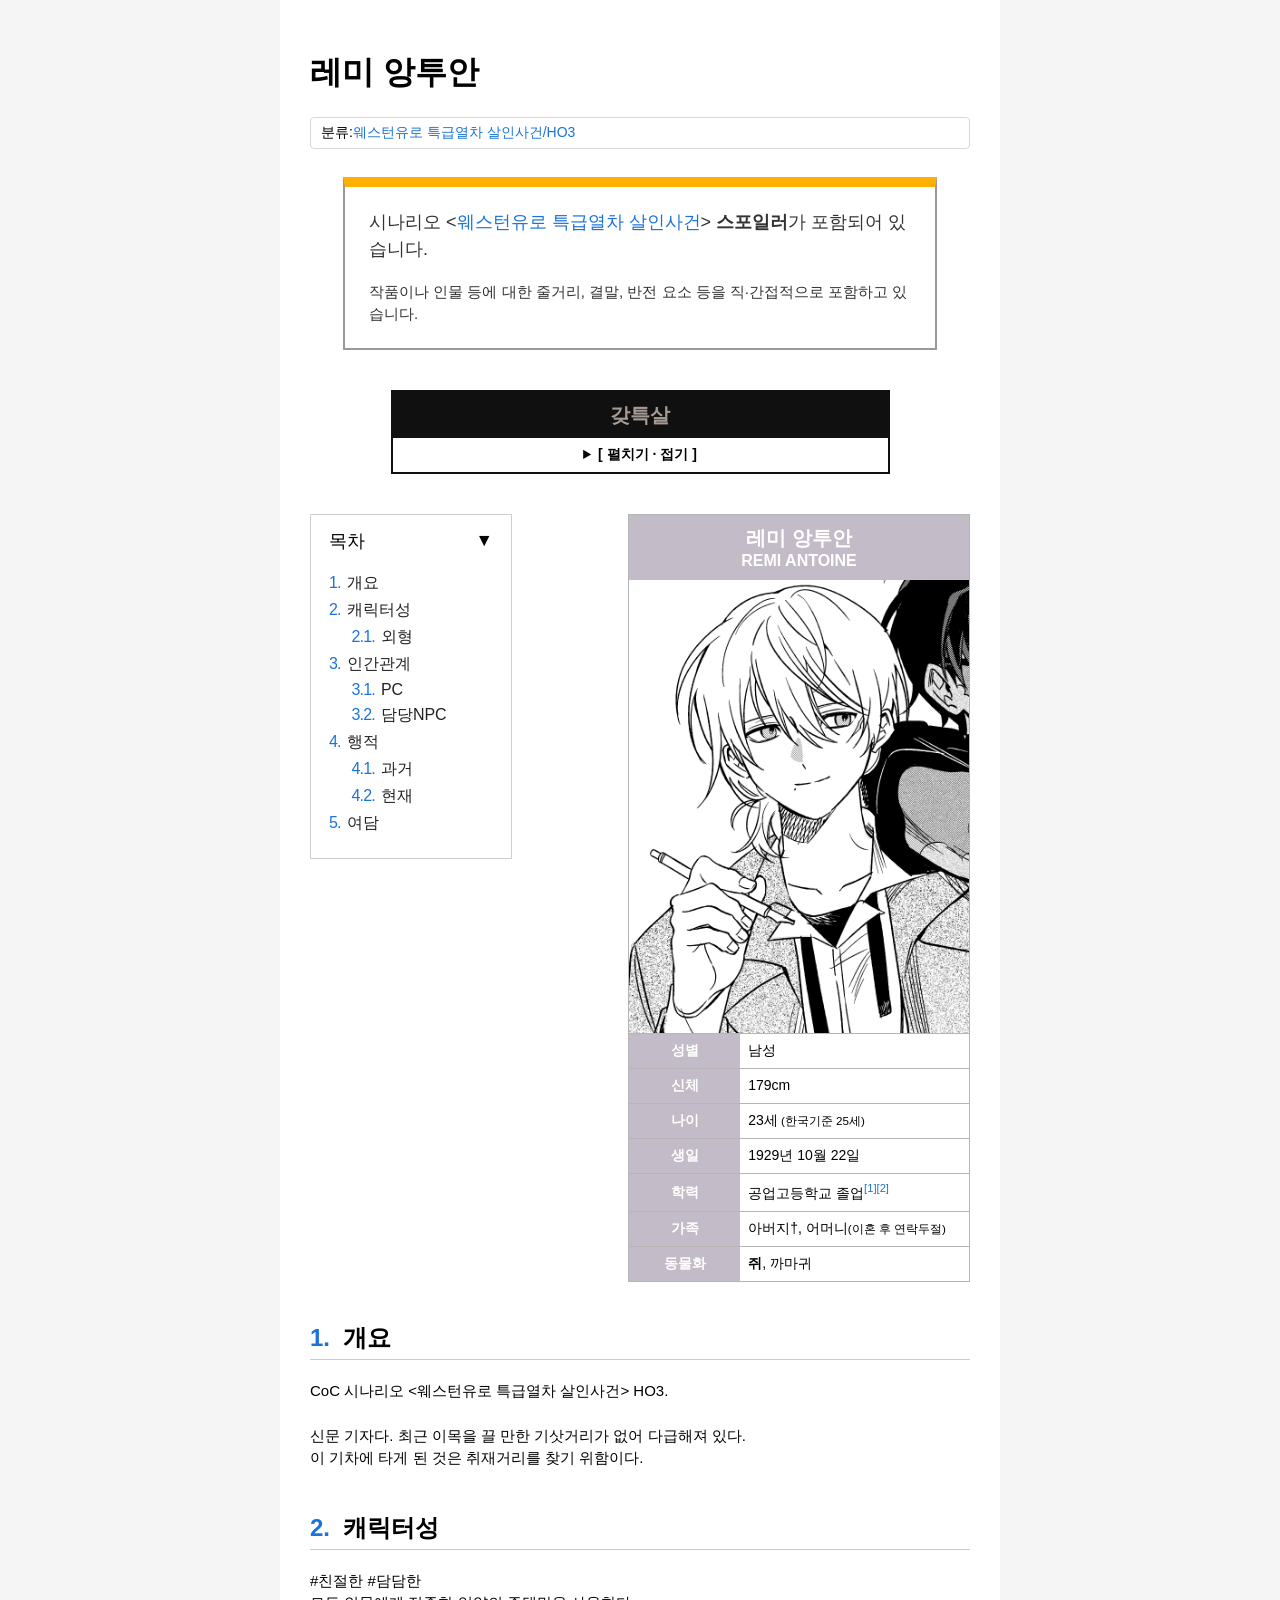
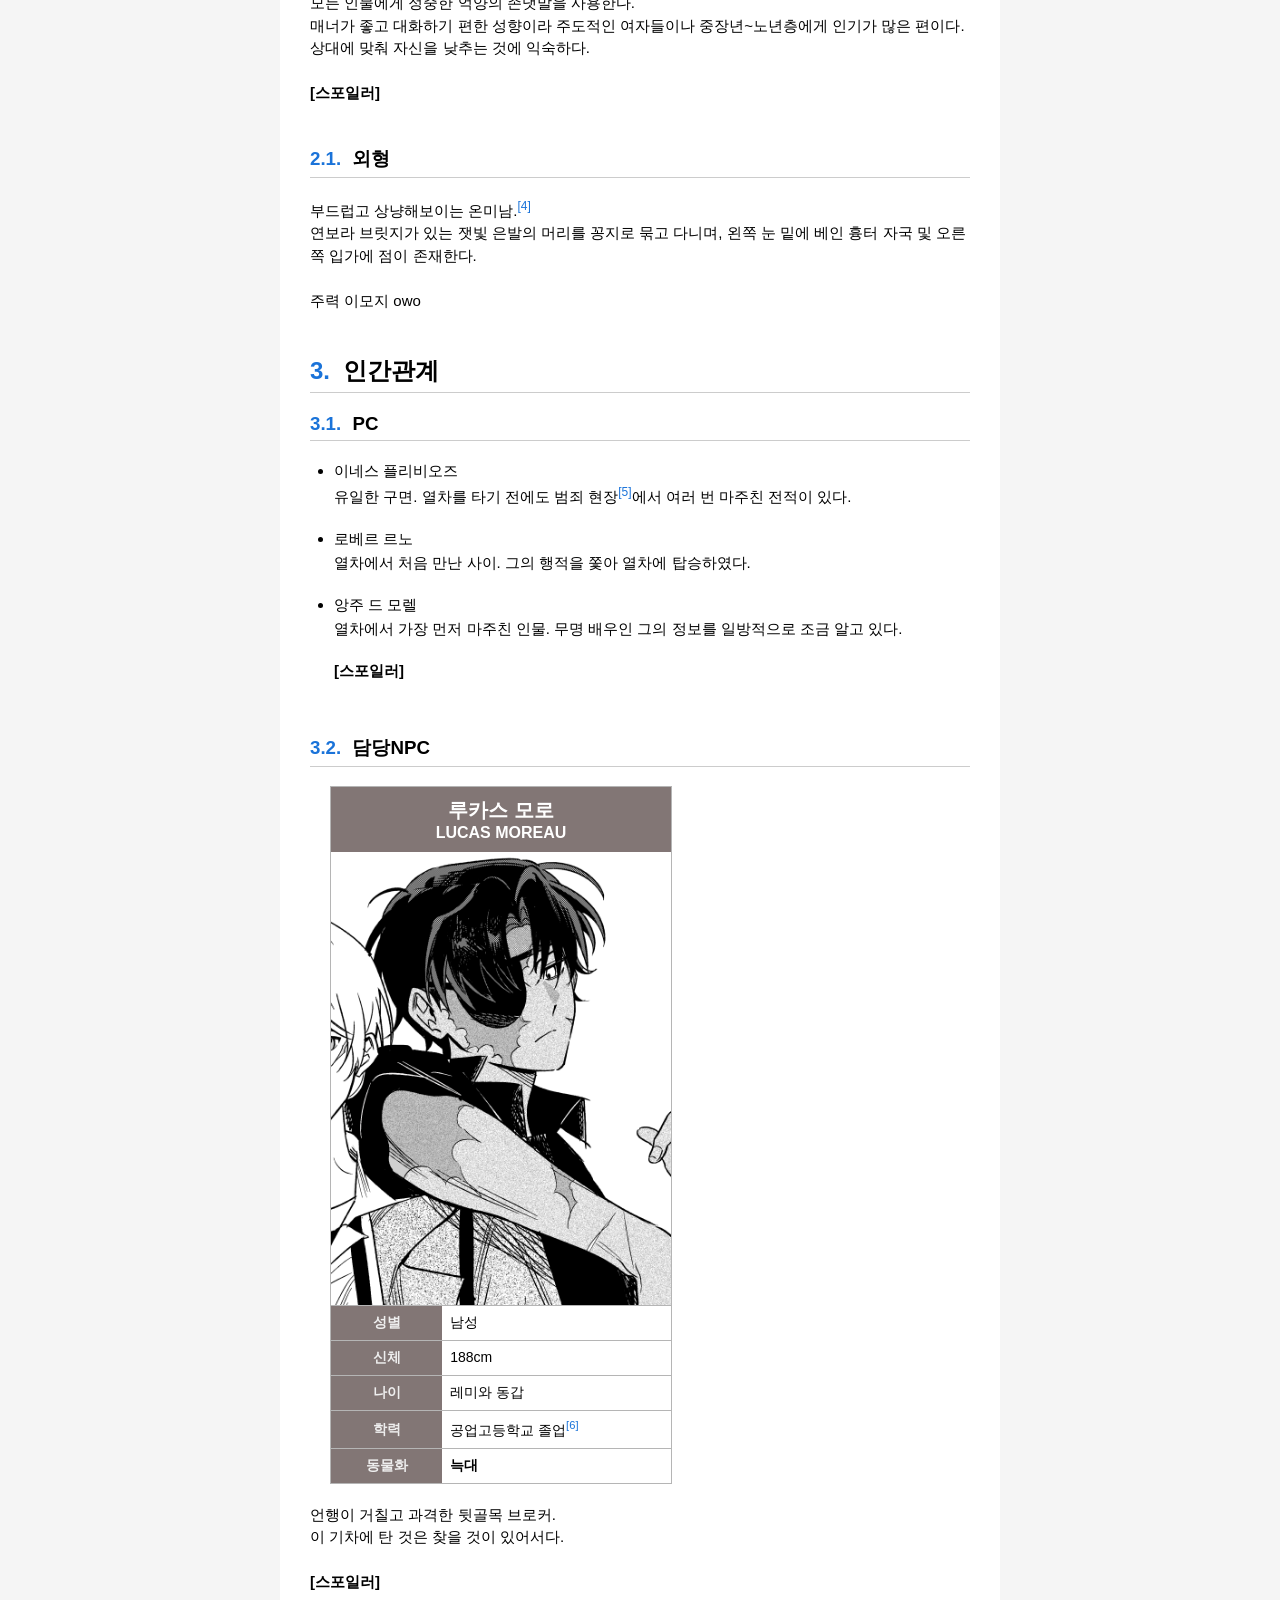
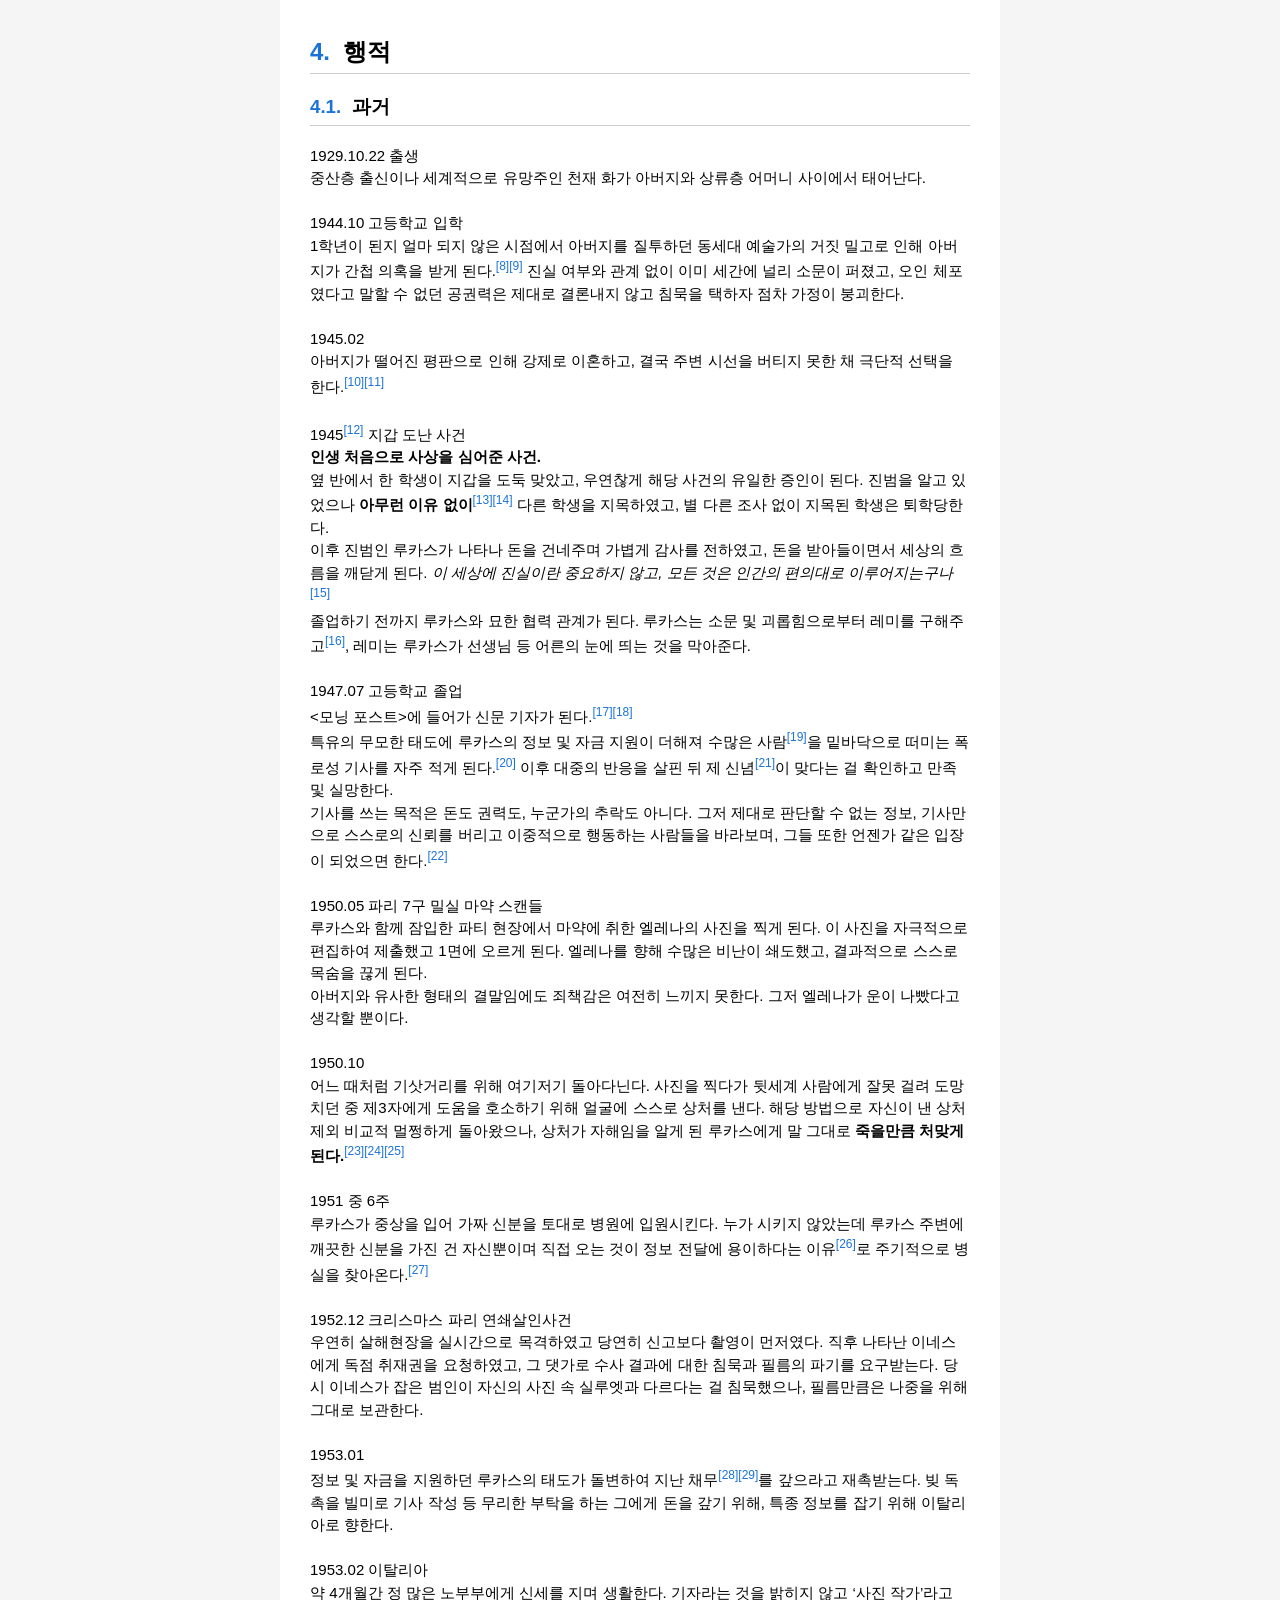
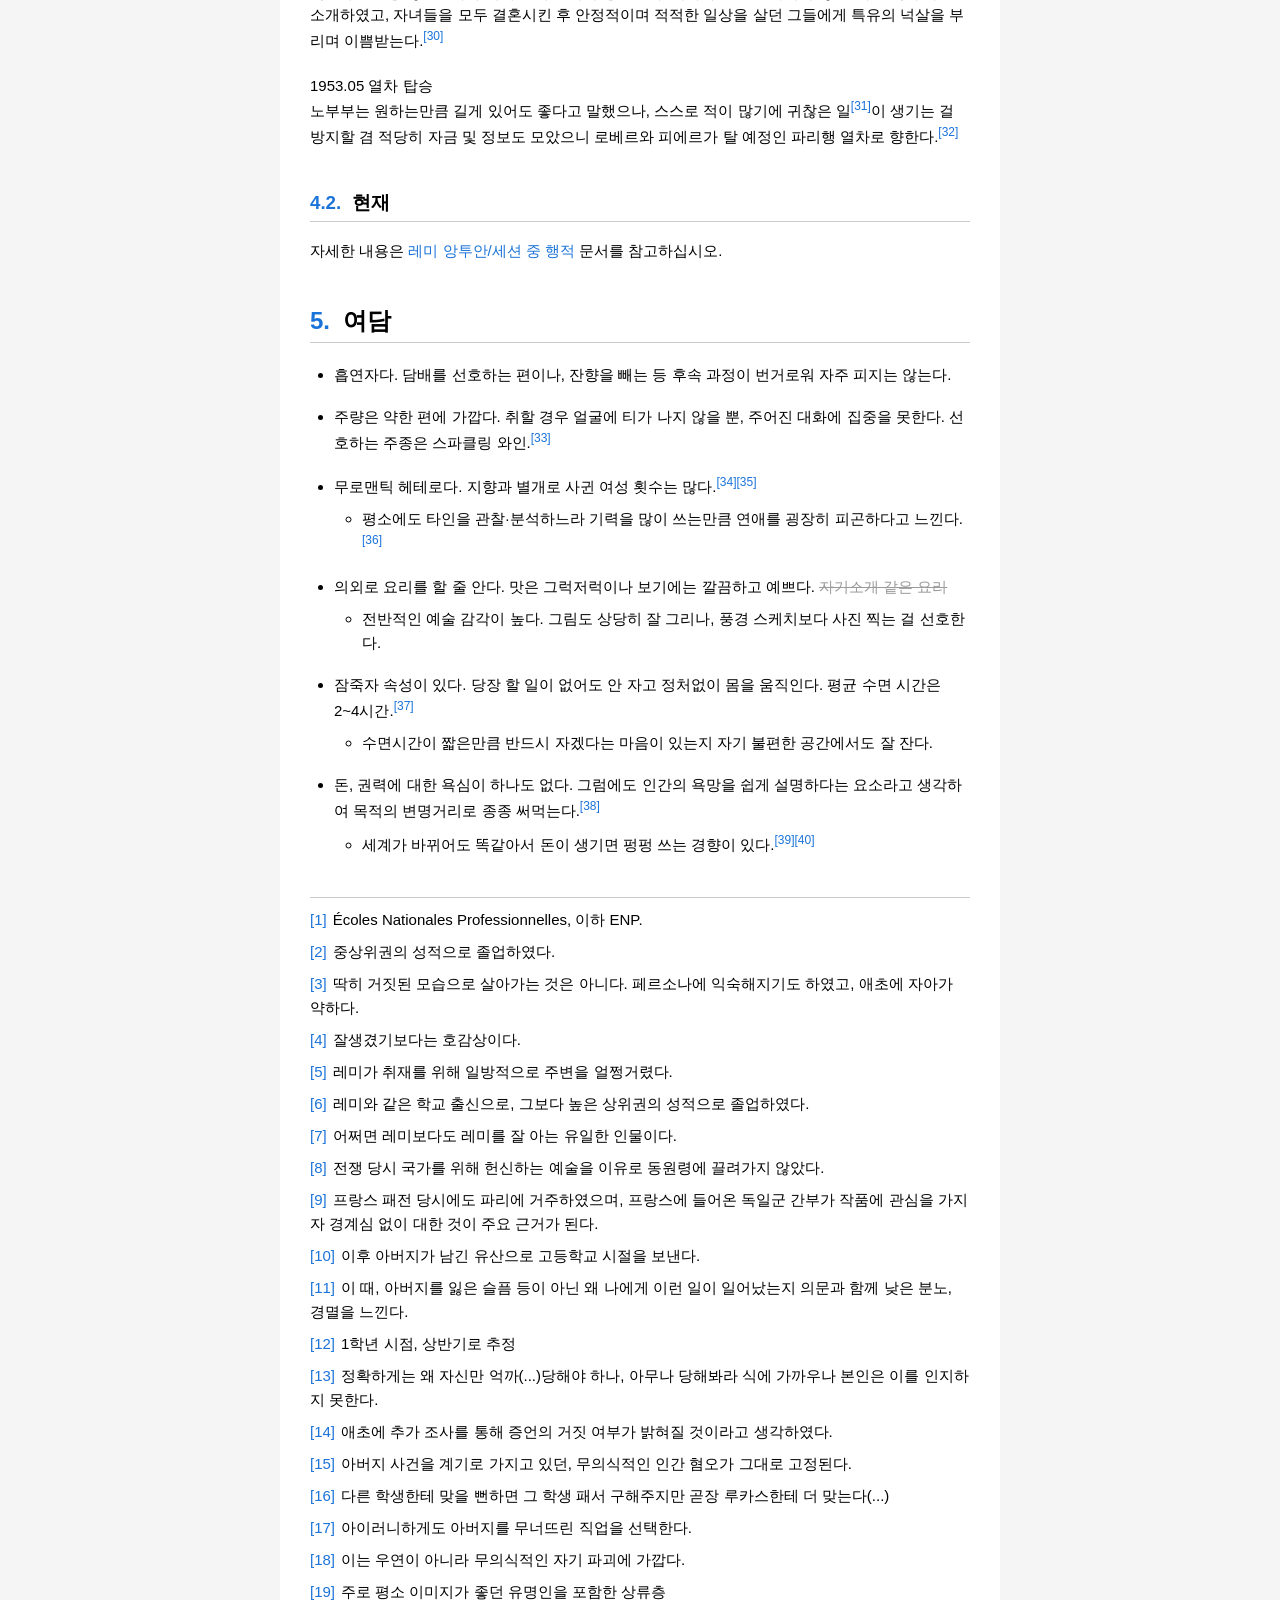
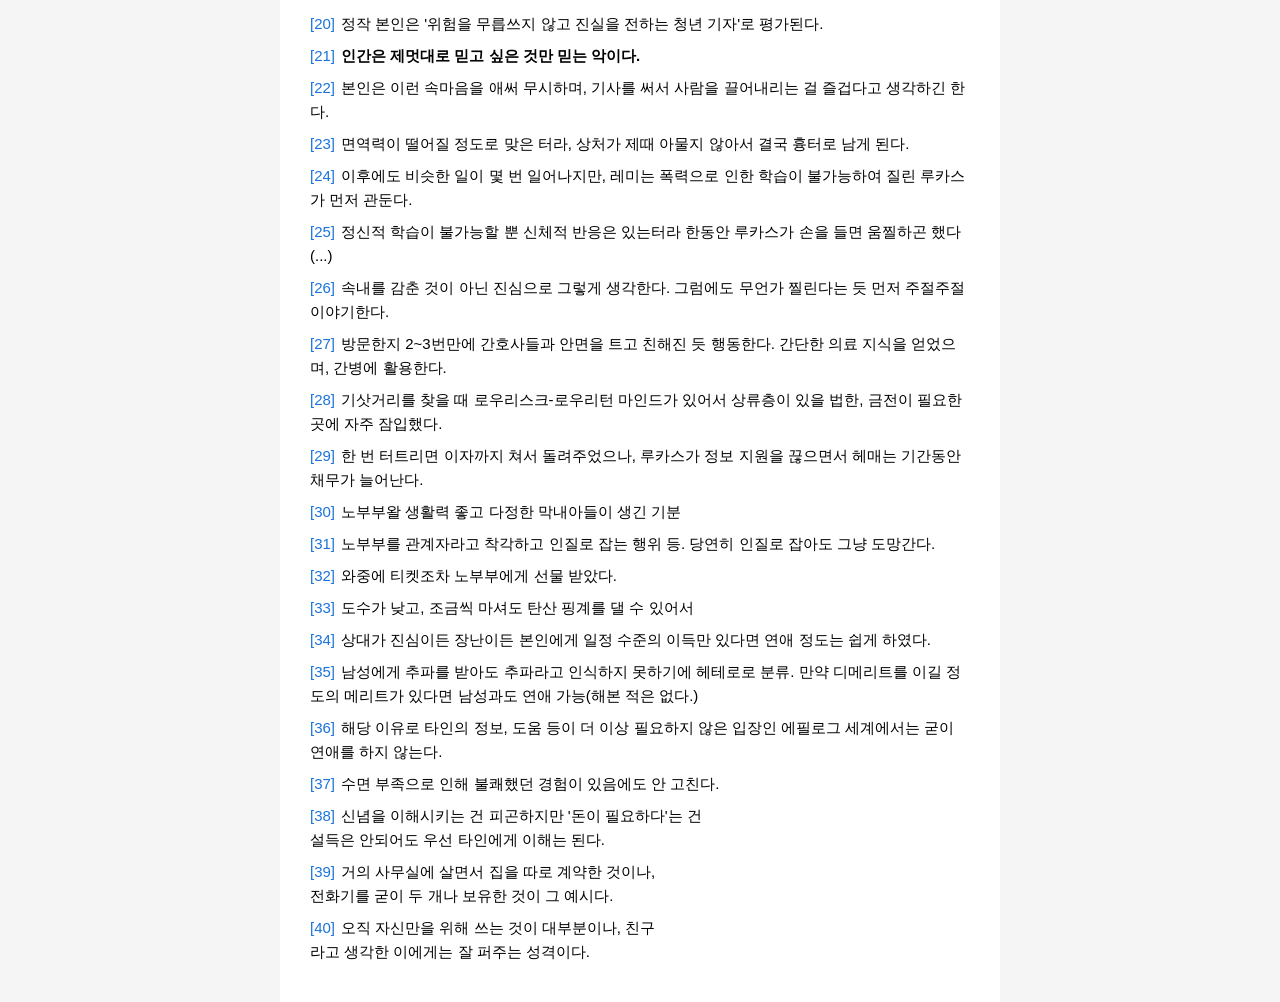
==== remi.html @ a877ed2d "first commit" ====
<!DOCTYPE html>
<html lang="ko">

<head>

<meta charset="UTF-8">
<meta name="viewport" content="width=device-width, initial-scale=1.0">

<title>레미 앙투안 - 위피</title>

<link rel="stylesheet" href="../style.css">

</head>

<body>

<div class="layout">

<main class="content">

<h1>레미 앙투안</h1>

<div class="wiki-category">
분류:<a href="#">웨스턴유로 특급열차 살인사건/HO3</a>
</div>


<div class="spoiler-warning">
  <p class="spoiler-warning-title">
  시나리오 <<a href="https://www.postype.com/@night-tale/post/21093824">웨스턴유로 특급열차 살인사건</a>> <strong>스포일러</strong>가 포함되어 있습니다.
  </p>
  <p class="spoiler-warning-description">
    작품이나 인물 등에 대한 줄거리, 결말, 반전 요소 등을 직·간접적으로 포함하고 있습니다.
  </p>
</div>


<div class="navbox">

<div class="navbox-title">
<a href="#">갖특살</a>
</div>

<details>

<summary class="navbox-toggle">[ 펼치기 · 접기 ]</summary>

<table class="navbox-table">

<tr>
<th class="navbox-section-00" colspan="4">
GM 차장
</th>
</tr>

<tr>
<td class="navbox-center" colspan="4">
<a href="#">아그네스 베넷</a>
</td>
</tr>

<tr>

<th class="navbox-section-01">
HO1 경찰
</th>

<th class="navbox-section-02">
HO2 사업가
</th>

<th class="navbox-section-03">
HO3 기자
</th>

<th class="navbox-section-04">
HO4 배우
</th>

</tr>

<tr>

<td class="navbox-center">
<a href="#">이네스 플리비오즈</a>
</td>

<td class="navbox-center">
<a href="#">로베르 르노</a>
</td>

<td class="navbox-center">
<a href="remi.html"><b>레미 앙투안</b></a>
</td>

<td class="navbox-center">
<a href="#">앙주 드 모렐</a>
</td>


</tr>

</table>

</details>

</div>

<div class="character-infobox">

<div class="char-title">

<div class="char-name-ko">레미 앙투안</div>

<div class="char-name-jp">

<div class="char-name-sub">REMI ANTOINE</div>

</div>

</div>

<div class="char-image">
<img src="../images/remi1.png">
</div>


<div class="info-row">
<div class="info-label">성별</div>
<div class="info-value">남성</div>
</div>

<div class="info-row">
<div class="info-label">신체</div>
<div class="info-value">179cm</div>
</div>

<div class="info-row">
<div class="info-label">나이</div>
<div class="info-value">23세<small> (한국기준 25세)</small></div>
</div>

<div class="info-row">
<div class="info-label">생일</div>
<div class="info-value">1929년 10월 22일</div>
</div>

<!--<details class="info-more">

<summary class="info-toggle">[ 스포일러성 정보 ]</summary>-->

<div class="info-row">
<div class="info-label">학력</div>
<div class="info-value">공업고등학교 졸업<span class="footnote" data-note="Écoles Nationales Professionnelles, 이하 ENP."></span><span class="footnote" data-note="중상위권의 성적으로 졸업하였다."></span></div>
</div>

<div class="info-row">
<div class="info-label">가족</div>
<div class="info-value">아버지†, 어머니<small>(이혼 후 연락두절)</small></div>
</div>

<div class="info-row">
<div class="info-label">동물화</div>
<div class="info-value"><b>쥐</b>, 까마귀</div>
</div>

<!--</details>-->

</div>

<div class="toc" id="toc">
  <button type="button" class="toc-toggle" id="toc-toggle" aria-expanded="true">
    <span class="toc-title">목차</span>
    <span class="toc-arrow">▼</span>
  </button>

  <div class="toc-body" id="toc-body">
    <ol id="toc-list"></ol>
  </div>
</div>

<div style="clear:both;"></div>

<h2>개요</h2>
<p>
CoC 시나리오 <웨스턴유로 특급열차 살인사건> HO3.<br><br>
신문 기자다. 최근 이목을 끌 만한 기삿거리가 없어 다급해져 있다.<br>
이 기차에 타게 된 것은 취재거리를 찾기 위함이다.<br><br>
</p>

<h2>캐릭터성</h2>
<p>
#친절한 #담담한<br>
모든 인물에게 정중한 억양의 존댓말을 사용한다.<br>
매너가 좋고 대화하기 편한 성향이라 주도적인 여자들이나 중장년~노년층에게 인기가 많은 편이다.<br>
상대에 맞춰 자신을 낮추는 것에 익숙하다.<br><br>
<span class="spoiler-inline"><strong>[스포일러]</strong></span>
<span class="spoiler-content"><br>실체는 정서적 공감 능력이 결여된 소시오패스.<br>인지적 공감을 위해 늘 타인을 분석하며 살아왔고, 성격 및 태도 또한 환경에 적응하기 위한 결과물일 뿐이다.<span class="footnote" data-note="딱히 거짓된 모습으로 살아가는 것은 아니다. 페르소나에 익숙해지기도 하였고, 애초에 자아가 약하다."></span> 스스로를 낮추며 상대에게 방심을 유도하거나 동정을 사는 것에 능하다. 악한 일을 한다는 자각이 있으나 그로 인한 죄책감을 일절 느끼지 못한다.</span>
<br><br>
</p>

<h3>외형</h3>
<p>
부드럽고 상냥해보이는 온미남.<span class="footnote" data-note="잘생겼기보다는 호감상이다."></span><br>
연보라 브릿지가 있는 잿빛 은발의 머리를 꽁지로 묶고 다니며, 왼쪽 눈 밑에 베인 흉터 자국 및 오른쪽 입가에 점이 존재한다.<br><br>
주력 이모지 owo<br><br>
</p>

<h2>인간관계</h2>
<h3>PC</h3>
<ul class="trivia-list">
    <li>이네스 플리비오즈<br>
    유일한 구면. 열차를 타기 전에도 범죄 현장<span class="footnote" data-note="레미가 취재를 위해 일방적으로 주변을 얼쩡거렸다."></span>에서 여러 번 마주친 전적이 있다.
    </li>
    <li>로베르 르노<br>
    열차에서 처음 만난 사이. 그의 행적을 쫓아 열차에 탑승하였다.
    </li>
    <li>앙주 드 모렐<br>
    열차에서 가장 먼저 마주친 인물. 무명 배우인 그의 정보를 일방적으로 조금 알고 있다.<br>
    </li>
    <span class="spoiler-inline"><strong>[스포일러]</strong></span>
    <span class="spoiler-content"><li>비아스나<br>위에서 서술한 앙주의 얼굴로 분장하고 있던 인물. 그에게 몇 번의 도움을 받는다.</li>
    </span>
</ul>
<br>

<h3>담당NPC</h3>
<div class="character-infobox1">
<div class="char-title1">
<div class="char-name-ko">루카스 모로</div>
<div class="char-name-jp">
<div class="char-name-sub">LUCAS MOREAU</div>
</div>
</div>

<div class="char-image">
<img src="/images/lucas1.png">
</div>


<div class="info-row">
<div class="info-label1">성별</div>
<div class="info-value">남성</div>
</div>

<div class="info-row">
<div class="info-label1">신체</div>
<div class="info-value">188cm</div>
</div>

<div class="info-row">
<div class="info-label1">나이</div>
<div class="info-value">레미와 동갑</div>
</div>

<div class="info-row">
<div class="info-label1">학력</div>
<div class="info-value">공업고등학교 졸업</span><span class="footnote" data-note="레미와 같은 학교 출신으로, 그보다 높은 상위권의 성적으로 졸업하였다."></span></div>
</div>

<div class="info-row">
<div class="info-label1">동물화</div>
<div class="info-value"><b>늑대</b></div>
</div>

</div>
<p>
언행이 거칠고 과격한 뒷골목 브로커.<br>
이 기차에 탄 것은 찾을 것이 있어서다.<br><br>
<span class="spoiler-inline"><strong>[스포일러]</strong></span>
<span class="spoiler-content"><br>학창 시절 레미를 괴롭히듯 보호하며, 동시에 필요할 때마다 모범생인 레미에게 도움을 받는 특이한 관계였다. 이러한 공생은 성인이 된 이후에도 정보와 특종이라는 형태로 이어지게 된다.<br>
평소 행보와 별개로 레미를 친구로 생각한다.<span class="footnote" data-note="어쩌면 레미보다도 레미를 잘 아는 유일한 인물이다."></span></span>
<br><br>
</p>

<h2>행적</h2>
<h3>과거</h3>
<p>
1929.10.22 출생<br>
중산층 출신이나 세계적으로 유망주인 천재 화가 아버지와 상류층 어머니 사이에서 태어난다.<br><br>
1944.10 고등학교 입학<br>
1학년이 된지 얼마 되지 않은 시점에서 아버지를 질투하던 동세대 예술가의 거짓 밀고로 인해 아버지가 간첩 의혹을 받게 된다.<span class="footnote" data-note="전쟁 당시 국가를 위해 헌신하는 예술을 이유로 동원령에 끌려가지 않았다."></span><span class="footnote" data-note="프랑스 패전 당시에도 파리에 거주하였으며, 프랑스에 들어온 독일군 간부가 작품에 관심을 가지자 경계심 없이 대한 것이 주요 근거가 된다."></span> 진실 여부와 관계 없이 이미 세간에 널리 소문이 퍼졌고, 오인 체포였다고 말할 수 없던 공권력은 제대로 결론내지 않고 침묵을 택하자 점차 가정이 붕괴한다.<br><br>
1945.02<br>
아버지가 떨어진 평판으로 인해 강제로 이혼하고, 결국 주변 시선을 버티지 못한 채 극단적 선택을 한다.<span class="footnote" data-note="이후 아버지가 남긴 유산으로 고등학교 시절을 보낸다."></span><span class="footnote" data-note="이 때, 아버지를 잃은 슬픔 등이 아닌 왜 나에게 이런 일이 일어났는지 의문과 함께 낮은 분노, 경멸을 느낀다."></span><br><br>
1945<span class="footnote" data-note="1학년 시점, 상반기로 추정"></span> 지갑 도난 사건<br>
<b>인생 처음으로 사상을 심어준 사건.</b><br>옆 반에서 한 학생이 지갑을 도둑 맞았고, 우연찮게 해당 사건의 유일한 증인이 된다. 진범을 알고 있었으나 <b>아무런 이유 없이</b><span class="footnote" data-note="정확하게는 왜 자신만 억까(...)당해야 하나, 아무나 당해봐라 식에 가까우나 본인은 이를 인지하지 못한다."></span><span class="footnote" data-note="애초에 추가 조사를 통해 증언의 거짓 여부가 밝혀질 것이라고 생각하였다."></span> 다른 학생을 지목하였고, 별 다른 조사 없이 지목된 학생은 퇴학당한다.<br>
이후 진범인 루카스가 나타나 돈을 건네주며 가볍게 감사를 전하였고, 돈을 받아들이면서 세상의 흐름을 깨닫게 된다. <i>이 세상에 진실이란 중요하지 않고, 모든 것은 인간의 편의대로 이루어지는구나</i> <span class="footnote" data-note="아버지 사건을 계기로 가지고 있던, 무의식적인 인간 혐오가 그대로 고정된다."></span><br>
졸업하기 전까지 루카스와 묘한 협력 관계가 된다. 루카스는 소문 및 괴롭힘으로부터 레미를 구해주고<span class="footnote" data-note="다른 학생한테 맞을 뻔하면 그 학생 패서 구해주지만 곧장 루카스한테 더 맞는다(...)"></span>, 레미는 루카스가 선생님 등 어른의 눈에 띄는 것을 막아준다.<br><br>
1947.07 고등학교 졸업<br>
<모닝 포스트>에 들어가 신문 기자가 된다.<span class="footnote" data-note="아이러니하게도 아버지를 무너뜨린 직업을 선택한다."></span><span class="footnote" data-note="이는 우연이 아니라 무의식적인 자기 파괴에 가깝다."></span><br>
특유의 무모한 태도에 루카스의 정보 및 자금 지원이 더해져 수많은 사람<span class="footnote" data-note="주로 평소 이미지가 좋던 유명인을 포함한 상류층"></span>을 밑바닥으로 떠미는 폭로성 기사를 자주 적게 된다.<span class="footnote" data-note="정작 본인은 '위험을 무릅쓰지 않고 진실을 전하는 청년 기자'로 평가된다."></span> 이후 대중의 반응을 살핀 뒤 제 신념<span class="footnote" data-note="<b>인간은 제멋대로 믿고 싶은 것만 믿는 악이다.</b>"></span>이 맞다는 걸 확인하고 만족 및 실망한다.<br>
기사를 쓰는 목적은 돈도 권력도, 누군가의 추락도 아니다. 그저 제대로 판단할 수 없는 정보, 기사만으로 스스로의 신뢰를 버리고 이중적으로 행동하는 사람들을 바라보며, 그들 또한 언젠가 같은 입장이 되었으면 한다.<span class="footnote" data-note="본인은 이런 속마음을 애써 무시하며, 기사를 써서 사람을 끌어내리는 걸 즐겁다고 생각하긴 한다."></span><br><br>
1950.05 파리 7구 밀실 마약 스캔들<br>
루카스와 함께 잠입한 파티 현장에서 마약에 취한 엘레나의 사진을 찍게 된다. 이 사진을 자극적으로 편집하여 제출했고 1면에 오르게 된다. 엘레나를 향해 수많은 비난이 쇄도했고, 결과적으로 스스로 목숨을 끊게 된다.<br>
아버지와 유사한 형태의 결말임에도 죄책감은 여전히 느끼지 못한다. 그저 엘레나가 운이 나빴다고 생각할 뿐이다.<br><br>
1950.10<br>
어느 때처럼 기삿거리를 위해 여기저기 돌아다닌다. 사진을 찍다가 뒷세계 사람에게 잘못 걸려 도망치던 중 제3자에게 도움을 호소하기 위해 얼굴에 스스로 상처를 낸다. 해당 방법으로 자신이 낸 상처 제외 비교적 멀쩡하게 돌아왔으나, 상처가 자해임을 알게 된 루카스에게 말 그대로 <b>죽을만큼 처맞게 된다.</b><span class="footnote" data-note="면역력이 떨어질 정도로 맞은 터라, 상처가 제때 아물지 않아서 결국 흉터로 남게 된다."></span><span class="footnote" data-note="이후에도 비슷한 일이 몇 번 일어나지만, 레미는 폭력으로 인한 학습이 불가능하여 질린 루카스가 먼저 관둔다."></span><span class="footnote" data-note="정신적 학습이 불가능할 뿐 신체적 반응은 있는터라 한동안 루카스가 손을 들면 움찔하곤 했다(...)"></span><br><br>
1951 중 6주<br>
루카스가 중상을 입어 가짜 신분을 토대로 병원에 입원시킨다. 누가 시키지 않았는데 루카스 주변에 깨끗한 신분을 가진 건 자신뿐이며 직접 오는 것이 정보 전달에 용이하다는 이유<span class="footnote" data-note="속내를 감춘 것이 아닌 진심으로 그렇게 생각한다. 그럼에도 무언가 찔린다는 듯 먼저 주절주절 이야기한다."></span>로 주기적으로 병실을 찾아온다.<span class="footnote" data-note="방문한지 2~3번만에 간호사들과 안면을 트고 친해진 듯 행동한다. 간단한 의료 지식을 얻었으며, 간병에 활용한다."></span><br><br>
1952.12 크리스마스 파리 연쇄살인사건<br>
우연히 살해현장을 실시간으로 목격하였고 당연히 신고보다 촬영이 먼저였다. 직후 나타난 이네스에게 독점 취재권을 요청하였고, 그 댓가로 수사 결과에 대한 침묵과 필름의 파기를 요구받는다. 당시 이네스가 잡은 범인이 자신의 사진 속 실루엣과 다르다는 걸 침묵했으나, 필름만큼은 나중을 위해 그대로 보관한다.<br><br>
1953.01<br>
정보 및 자금을 지원하던 루카스의 태도가 돌변하여 지난 채무<span class="footnote" data-note="기삿거리를 찾을 때 로우리스크-로우리턴 마인드가 있어서 상류층이 있을 법한, 금전이 필요한 곳에 자주 잠입했다."></span><span class="footnote" data-note="한 번 터트리면 이자까지 쳐서 돌려주었으나, 루카스가 정보 지원을 끊으면서 헤매는 기간동안 채무가 늘어난다."></span>를 갚으라고 재촉받는다. 빚 독촉을 빌미로 기사 작성 등 무리한 부탁을 하는 그에게 돈을 갚기 위해, 특종 정보를 잡기 위해 이탈리아로 향한다.<br><br>
1953.02 이탈리아<br>
약 4개월간 정 많은 노부부에게 신세를 지며 생활한다. 기자라는 것을 밝히지 않고 ‘사진 작가’라고 소개하였고, 자녀들을 모두 결혼시킨 후 안정적이며 적적한 일상을 살던 그들에게 특유의 넉살을 부리며 이쁨받는다.<span class="footnote" data-note="노부부왈 생활력 좋고 다정한 막내아들이 생긴 기분"></span><br><br>
1953.05 열차 탑승<br>
노부부는 원하는만큼 길게 있어도 좋다고 말했으나, 스스로 적이 많기에 귀찮은 일<span class="footnote" data-note="노부부를 관계자라고 착각하고 인질로 잡는 행위 등. 당연히 인질로 잡아도 그냥 도망간다."></span>이 생기는 걸 방지할 겸 적당히 자금 및 정보도 모았으니 로베르와 피에르가 탈 예정인 파리행 열차로 향한다.<span class="footnote" data-note="와중에 티켓조차 노부부에게 선물 받았다."></span>
<br><br>
</p>

<h3>현재</h3>
<p>
자세한 내용은 <a href="remitrpg.html">레미 앙투안/세션 중 행적</a> 문서를 참고하십시오.
<br><br>
</p>

<h2>여담</h2>
<ul class="trivia-list">
<li>흡연자다. 담배를 선호하는 편이나, 잔향을 빼는 등 후속 과정이 번거로워 자주 피지는 않는다.</li>
<li>주량은 약한 편에 가깝다. 취할 경우 얼굴에 티가 나지 않을 뿐, 주어진 대화에 집중을 못한다. 선호하는 주종은 스파클링 와인.<span class="footnote" data-note="도수가 낮고, 조금씩 마셔도 탄산 핑계를 댈 수 있어서"></span></li>
<li>
무로맨틱 헤테로다. 지향과 별개로 사귄 여성 횟수는 많다.<span class="footnote" data-note="상대가 진심이든 장난이든 본인에게 일정 수준의 이득만 있다면 연애 정도는 쉽게 하였다."></span><span class="footnote" data-note="남성에게 추파를 받아도 추파라고 인식하지 못하기에 헤테로로 분류. 만약 디메리트를 이길 정도의 메리트가 있다면 남성과도 연애 가능(해본 적은 없다.)"></span>
<ul>
<li>평소에도 타인을 관찰·분석하느라 기력을 많이 쓰는만큼 연애를 굉장히 피곤하다고 느낀다.<span class="footnote" data-note="해당 이유로 타인의 정보, 도움 등이 더 이상 필요하지 않은 입장인 에필로그 세계에서는 굳이 연애를 하지 않는다."></span></li>
</ul>
</li>
<li>의외로 요리를 할 줄 안다. 맛은 그럭저럭이나 보기에는 깔끔하고 예쁘다. <span class='cancel_text'>자기소개 같은 요리</span>
<ul>
<li>전반적인 예술 감각이 높다. 그림도 상당히 잘 그리나, 풍경 스케치보다 사진 찍는 걸 선호한다.</li>
</ul></li>
<li>잠죽자 속성이 있다. 당장 할 일이 없어도 안 자고 정처없이 몸을 움직인다. 평균 수면 시간은 2~4시간.<span class="footnote" data-note="수면 부족으로 인해 불쾌했던 경험이 있음에도 안 고친다."></span><ul>
<li>수면시간이 짧은만큼 반드시 자겠다는 마음이 있는지 자기 불편한 공간에서도 잘 잔다.</li>
</ul></li>
<li>돈, 권력에 대한 욕심이 하나도 없다. 그럼에도 인간의 욕망을 쉽게 설명하다는 요소라고 생각하여 목적의 변명거리로 종종 써먹는다.<span class="footnote" data-note="신념을 이해시키는 건 피곤하지만 '돈이 필요하다'는 건<br>설득은 안되어도 우선 타인에게 이해는 된다."></span><ul>
<li>세계가 바뀌어도 똑같아서 돈이 생기면 펑펑 쓰는 경향이 있다.<span class="footnote" data-note="거의 사무실에 살면서 집을 따로 계약한 것이나,<br>전화기를 굳이 두 개나 보유한 것이 그 예시다."></span><span class="footnote" data-note="오직 자신만을 위해 쓰는 것이 대부분이나, 친구<br>라고 생각한 이에게는 잘 퍼주는 성격이다."></span></li>
</ul></li>
</ul>

<section class="footnotes-section">
<ol id="footnotes-list"></ol>
</section>

</main>

</div>

<script src="../script.js"></script>

</body>
</html>
---- style.css ----
body {
  margin: 0;
  font-family: Arial, sans-serif;
  background: #f5f5f5;
}

/* 헤더 */
.header {
  background: #2f6fab;
  color: white;
}

.header-inner {
  max-width: 1000px;
  margin: auto;
  display: flex;
  align-items: center;
  justify-content: space-between;
  padding: 15px;
}

.logo {
  margin: 0;
  font-size: 22px;
}

.logo a {
  color: white;
  text-decoration: none;
}

.logo a:visited {
  color: white;
}

.topnav a {
  color: white;
  margin-left: 20px;
  text-decoration: none;
  font-weight: bold;
}

.topnav a:visited {
  color: white;
}

.topnav a:hover {
  text-decoration: underline;
}

/* 레이아웃 */
.layout {
  max-width: 720px;
  margin: 0 auto;
}

.content {
  background: white;
  padding: 30px;
}

/* 분류 */
.wiki-category {
  border: 1px solid #d8d8d8;
  border-radius: 4px;
  background: #fff;
  padding: 6px 10px;
  margin: 20px 0 28px 0;
  font-size: 14px;
}

.wiki-category strong {
  font-weight: 700;
  color: #222;
}

.wiki-category a {
  color: #1a73d9;
  text-decoration: none;
}

.wiki-category a:hover {
  text-decoration: underline;
}

.wiki-parent-doc {
  display: flex;
  align-items: center;
  gap: 4px;
  margin: 18px 0 30px 0;
  font-size: 16px;
}

/*상위 문서*/
.parent-icon {
  width: 20px;
  height: 20px;
  border-radius: 50%;
  background: #2f6fab;
  color: #fff;
  display: inline-flex;
  align-items: center;
  justify-content: center;
  font-size: 10px;
  font-weight: 900;
  line-height: 1;
  flex-shrink: 0;
}

.parent-label {
  color: #222;
  font-weight: 400;
}

.wiki-parent-doc a {
  color: #1a73d9;
  text-decoration: none;
}

.wiki-parent-doc a:hover {
  text-decoration: underline;
}

/* 대사 */
.quote-box {
  display: inline-block;
  border: 2px dashed #bfbfbf;
  border-left: 6px solid #2f6fab;
  background: #e6e6e6;
  padding: 12px 24px;
  margin: 4px 0;
  font-size: 17px;
  line-height: 1.7;
  font-weight: 400;
  color: #222;
  box-sizing: border-box;
  max-width: 100%;
}

.quote-box p {
  margin: 0;
}

.quote-divider {
  border: none;
  border-top: 1px solid #bfbfbf;
  margin: 6px 0;
}

.quote-box-b {
  display: inline-block;
  border: 2px dashed #bfbfbf;
  border-left: 6px solid #7bc67b;
  background: #e6e6e6;
  padding: 12px 24px;
  font-size: 15px;
  line-height: 1.7;
  color: #222;
  box-sizing: border-box;
  max-width: 100%;
}

.quote-box-a {
  display: inline-block;
  border: 2px dashed #bfbfbf;
  border-left: 6px solid #7bc67b;
  background: #e6e6e6;
  padding: 12px 24px;
  font-size: 15px;
  line-height: 1.7;
  font-weight: 700;
  color: #222;
  box-sizing: border-box;
  max-width: 100%;
}

.quote-box-a p {
  margin: 0;
}

.quote-divider {
  border: none;
  border-top: 1px solid #bfbfbf;
  margin: 6px 0;
}

.description-box {
  margin: 10px 0;
  padding: 10px 15px;
  background: #f7f7f7;
  border: 1px solid #d5d5d5;
  font-size: 15px;
  line-height: 1.5;
  box-sizing: border-box;
  width: 55%;
}

/* 목차 */
.toc {
  border: 1px solid #cfcfcf;
  background: #fff;
  padding: 0;
  margin: 20px 0;
  width: 200px;
}

.toc_p {
  border: 1px solid #cfcfcf;
  background: #fff;
  padding: 0;
  margin: 20px 0;
  width: 240px;
}

.toc_r {
  border: 1px solid #cfcfcf;
  background: #fff;
  padding: 0;
  margin: 20px 0;
  width: 160px;
}

.toc-toggle {
  width: 100%;
  display: flex;
  align-items: center;
  justify-content: space-between;
  padding: 14px 18px;
  background: none;
  border: none;
  font-size: 1.1rem;
  font-weight: bold;
  cursor: pointer;
  text-align: left;
}

.toc-title {
  display: flex;
  align-items: center;
  gap: 6px;
  font-weight: 500;
}

.toc-arrow {
  font-size: 1.1rem;
  line-height: 1;
  transition: transform 0.2s ease;
}

.toc-toggle.collapsed .toc-arrow {
  transform: rotate(-90deg);
}

.toc-body {
  padding: 0 18px 18px 18px;
}

.toc-body.hidden {
  display: none;
}

#toc-list {
  margin: 0;
  padding-left: 0;
  list-style: none;
}

#toc-list li {
  margin: 6px 0;
}

#toc-list a {
  text-decoration: none;
  color: #1a73d9;
}

#toc-list a:hover {
  text-decoration: underline;
}

.toc-num {
  margin-right: 6px;
  font-weight: 400;
  letter-spacing: -0.05em;
}

.toc-text {
  color: #222;
  text-decoration: none;
}

.toc-text:hover {
  text-decoration: underline;
}

.toc-sublist {
  margin-top: 6px;
  padding-left: 1.4em;
  list-style: none;
}

/*스포일러*/
.spoiler-inline {
  cursor: pointer;
  display: inline-block;
}

.spoiler-content {
  display: none;
}

/* 스포일러 전용 대사 박스 */
.spoiler-quote {
  display: inline-block;
  border: 2px dashed #bfbfbf;
  border-left: 6px solid #2f6fab;
  background: #e6e6e6;
  padding: 12px 24px;
  margin: 4px 0;
  font-size: 15px;
  line-height: 1.7;
  font-weight: 400;
  color: #222;
  box-sizing: border-box;
  max-width: 100%;
}

.spoiler-quote p {
  margin: 0;
}

.spoiler-quote-divider {
  display: block;
  width: 100%;
  border-top: 1px solid #bfbfbf;
  margin: 6px 0;
}

/* 본문 링크 스타일 */
.content a {
  color: #1a73d9;
  text-decoration: none;
}

.content a:visited {
  color: #1a73d9;
}

.content a:hover {
  text-decoration: underline;
}

.content a.hidden-link {
  color: #f5f5f5;
}

.content a.hidden-link:visited {
  color: #f5f5f5;
}

.content a.hidden-link:hover {
  text-decoration: underline;
  text-decoration-color: #1a73d9;
}

/* 제목 */
h2 {
  border-bottom: 1px solid #ccc;
  padding-bottom: 5px;
}

h3 {
  border-bottom: 1px solid #ccc;
  padding-bottom: 5px;
}

.content p {
  font-size: 15px;
  line-height: 1.5;
}

.content p-1 {
  font-size: 15px;
  line-height: 1.5;
  color: #777;
}

.char-line {
  font-size: 15px;
  /* 다른 p와 동일 */
  margin: 0;
  /* 위아래 간격 제거 */
  line-height: 1.5;
  /* 기존과 맞춤 */
}

/* 등장인물 목록 */
.character-list {
  list-style: none;
  padding: 0;
}

.character-list li {
  margin-bottom: 10px;
}

.character-list a {
  color: #0366d6;
  text-decoration: none;
}

.character-list a:hover {
  text-decoration: underline;
}

.cancel_text {
  color: #9a9a9a;
  text-decoration: line-through;
}

.cancel_text:hover {
  text-decoration: none;
}

/* 인포박스 */
.character-infobox {
  width: 340px;
  border: 1px solid #b5b5b5;
  float: right;
  margin: 0 0 20px 20px;
  font-size: 14px;
  background: #e6e6e6;
}

.character-infobox1 {
  width: 340px;
  border: 1px solid #b5b5b5;
  margin: 0 0 20px 20px;
  font-size: 14px;
  background: #e6e6e6;
}

.char-title {
  background: #c4bbc8;
  text-align: center;
  padding: 10px;
  color: #fff;
}

.char-title1 {
  background: #827675;
  text-align: center;
  padding: 10px;
  color: #fff;
}

.char-name-ko {
  font-size: 20px;
  font-weight: 700;
}

.char-name-jp {
  display: inline-block;
  text-align: left;
}

.char-name-sub {
  font-size: 16px;
  font-weight: 700;
  display: inline-block;
  text-align: center;
  margin-top: 0;
}

.char-name-sub_ {
  margin-top: 5px;
  font-size: 10px;
  font-weight: 700;
  display: block;
  text-align: left;
  margin-bottom: -1px;
}

.char-name-sub rt {
  font-size: 0.55em;
  font-weight: 400;
}

.char-image img {
  width: 100%;
  display: block;
}

.info-row {
  display: flex;
  border-top: 1px solid #b5b5b5;
}

.info-label {
  width: 28%;
  background: #c4bbc8;
  padding: 8px;
  font-weight: bold;
  text-align: center;
  color: #fff;
  display: flex;
  align-items: center;
  justify-content: center;
}

.info-label1 {
  width: 28%;
  background: #827675;
  padding: 8px;
  font-weight: bold;
  text-align: center;
  color: #eee;
  display: flex;
  align-items: center;
  justify-content: center;
}

.info-value {
  flex: 1;
  padding: 8px;
  background: #fff;
}

.info-value1 {
  flex: 1;
  padding: 8px;
  background: #dcdcdc;
  text-align: center;
  color: #222222;
}

.info-more summary {
  cursor: pointer;
  text-align: center;
  font-weight: bold;
  padding: 8px;
  background: #c4bbc8;
  color: #fff;
  border-top: 1px solid #b5b5b5;
}

.info-more1 summary {
  cursor: pointer;
  text-align: center;
  font-weight: bold;
  padding: 8px;
  background: #555;
  color: #eee;
  border-top: 1px solid #b5b5b5;
}

/* Navbox */
.navbox {
  width: 75%;
  max-width: 800px;
  margin: 40px auto;
  border: 2px solid #101010;
  font-size: 14px;
  background: #fff;
}

.navbox-title {
  background: #101010;
  color: #a79a93;
  font-weight: bold;
  text-align: center;
  padding: 12px;
  font-size: 16px;
}

.navbox-title a,
.navbox-title a:visited {
  color: #a79a93;
  font-weight: 700;
  text-decoration: none;
  font-size: 20px;
  line-height: 1.1;
  display: block;

}

.navbox-title-3 {
  background: WHITE;
  color: #111;
  font-weight: bold;
  text-align: center;
  padding: 12px;
  font-size: 16px;
}

.navbox-title-3 a,
.navbox-title-3 a:visited {
  color: #111;
  font-weight: 700;
  text-decoration: none;
  font-size: 20px;
  line-height: 1.1;
  display: block;

}

.navbox-header {
  text-align: center;
  padding: 8px;
}

.navbox-subtitle {
  display: inline-block;
  font-size: 13px;
  margin-bottom: 8px;
  padding: 3px 4px;
  border-radius: 4px;
  background: #a79a93;
  color: #fefafb;
}

.navbox-subtitle-3 {
  display: inline-block;
  font-size: 13px;
  margin-bottom: 8px;
  padding: 3px 4px;
  border-radius: 4px;
  background: #222;
  color: #fefafb;
}

.navbox-toggle {
  text-align: center;
  font-weight: bold;
  cursor: pointer;
  margin: 8px 0;
}

.navbox-table {
  width: 100%;
  border-collapse: collapse;
}

.navbox-table th,
.navbox-table td {
  border: 1px solid #ddd;
  padding: 6px;
}

.navbox-center {
  text-align: center;
}

.navbox-section-00 {
  background: #456f65;
  color: white;
}

.navbox-section-01 {
  width: 25%;
  background: #273335;
  color: white;
}

.navbox-section-02 {
  width: 25%;
  background: #f5eedd;
  color: #222;
}

.navbox-section-03 {
  width: 25%;
  background: #c4bbc8;
  color: white;
}

.navbox-section-04 {
  width: 25%;
  background: #f0e1da;
  color: #222;
}

.navbox-section-00-1 {
  background: #21313f;
  color: white;
}

.navbox-section-01-1 {
  width: 25%;
  background: #55a5ec;
  color: white;
}

.navbox-section-02-1 {
  width: 25%;
  background: #7b8b12;
  color: white;
}

.navbox-section-03-1 {
  width: 25%;
  background: #c8bff1;
  color: #222;
}

.navbox-section-04-1 {
  width: 25%;
  background: #f6d9c5;
  color: #222;
}

.navbox-section-00-2 {
  background: #000;
  color: white;
}

.navbox-section-01-2 {
  width: 25%;
  background: #fff;
  color: #222;
}

.navbox-section-02-2 {
  width: 25%;
  background: #fff;
  color: #222;
}

.navbox-section-03-2 {
  width: 25%;
  background: #c25e5b;
  color: white;
}

.navbox-section-04-2 {
  width: 25%;
  background: #fff;
  color: #222;
}

.navbox-section-01-3 {
  width: 25%;
  background: #F5A9A9;
  color: WHITE;
}

.navbox-section-02-3 {
  width: 25%;
  background: #8ac2b5;
  color: #222;
}

.navbox-section-03-3 {
  width: 25%;
  background: #ed8d53;
  color: white;
}

.navbox-section-04-3 {
  width: 25%;
  background: #ddf0f6;
  color: #222;
}

.navbox-table a {
  text-decoration: none;
  color: #0645ad;
}

.navbox-table a:hover {
  text-decoration: underline;
}

/* 각주 */
.footnote {
  color: #0275d8;
  cursor: pointer;
  font-size: 0.8em;
  vertical-align: super;
}

.footnote-popup {
  position: absolute;
  background: white;
  border: 1px solid #ccc;
  padding: 10px;
  max-width: 300px;
  font-size: 13px;
  box-shadow: 0 2px 6px rgba(0, 0, 0, 0.2);
  z-index: 999;
  display: none;
}

.footnote-ref {
  color: #0275d8;
  cursor: pointer;
  font-size: 0.8em;
  vertical-align: super;
  text-decoration: none;
}

.footnote-ref:hover {
  text-decoration: underline;
}

.footnote-tooltip {
  position: absolute;
  display: none;
  max-width: min(320px, calc(100vw - 24px));
  padding: 8px 10px;
  background: #fff;
  border: 1px solid #cfcfcf;
  box-shadow: 0 2px 8px rgba(0, 0, 0, 0.15);
  font-size: 13px;
  line-height: 1.45;
  z-index: 9999;
  box-sizing: border-box;
  white-space: normal;
  overflow-wrap: break-word;
  word-break: keep-all;
}

#footnotes-list {
  font-size: 15px;
}

#footnotes-list li {
  font-size: inherit;
  line-height: 1.5;
}

@media (max-width: 768px) {
  .footnote-tooltip {
    max-width: calc(100vw - 16px);
    font-size: 12px;
    line-height: 1.5;
  }
}

.footnotes-section {
  margin-top: 40px;
  padding-top: 10px;
  border-top: 1px solid #ccc;
}

.footnotes-section h2 {
  margin-bottom: 12px;
}

#footnotes-list {
  list-style: none;
  padding-left: 0;
  margin: 0;
}

#footnotes-list li {
  margin-bottom: 8px;
  line-height: 1.6;
}

.footnote-note-number {
  margin-right: 6px;
}

.footnote-backlink {
  color: #0275d8;
  text-decoration: none;
  font-size: 1em;
  cursor: pointer;
}

.footnote-backlink:hover {
  text-decoration: underline;
}

/* 문단 번호 */
.section-number {
  color: #1a73d9;
  text-decoration: none;
  font-weight: 700;
  margin-right: 6px;
}

.section-number:hover {
  text-decoration: underline;
}

/* 작성 중 팝업 오버레이 */
.page-status-overlay {
  position: fixed;
  inset: 0;
  background: rgba(0, 0, 0, 0.28);
  display: none;
  align-items: center;
  justify-content: center;
  z-index: 10000;
  padding: 20px;
  box-sizing: border-box;
}

/* 팝업 박스 */
.page-status-popup {
  width: min(360px, calc(100vw - 32px));
  background: #fff;
  border: 1px solid #cfcfcf;
  box-shadow: 0 8px 24px rgba(0, 0, 0, 0.18);
  padding: 18px 20px;
  text-align: center;
  line-height: 1.6;
  font-size: 14px;
  color: #222;
  box-sizing: border-box;
}

.page-status-popup strong {
  display: block;
  margin-bottom: 6px;
  font-size: 15px;
}

.series-box {
  width: 100%;
  border: 2px solid #101010;
  background: #f3f3f3;
  box-sizing: border-box;
  margin: 20px 0;
}

.series-title {
  background: #101010;
  color: #fff;
  text-align: center;
  font-size: 0.95rem;
  font-weight: 600;
  padding: 8px 8px;
  border-bottom: 1px solid #cfcfcf;
}

.series-row {
  display: grid;
  grid-template-columns: 1fr 88px 1fr 88px 1fr;
  align-items: stretch;
}

.series-item,
.series-arrow {
  min-height: 56px;
  display: flex;
  flex-direction: column;
  justify-content: center;
  align-items: center;
  border-right: 1px solid #cfcfcf;
  padding: 4px 8px;
  box-sizing: border-box;
  background: #fff;
  text-align: center;
}

.series-item.current {
  background: #f3f3f3;
  font-weight: 700;
}

.series-row>*:last-child {
  border-right: none;
}

.series-item a,
.series-item span {
  line-height: 1.35;
  word-break: keep-all;
  font-size: 0.9rem;
}

.series-item a {
  color: #0b66d1;
  text-decoration: none;
}

.series-item a:hover {
  text-decoration: underline;
}

.series-item.current span {
  color: #000;
}

.series-ep {
  margin-top: 4px;
  color: #222;
  line-height: 1.4;
  word-break: keep-all;
  font-size: 0.75rem;
  font-weight: 400;
}

.series-arrow {
  font-size: 1rem;
  font-weight: 500;
  color: #222;
}

.content .character-tree {
  font-size: inherit;
  line-height: inherit;
  margin: 0;
  padding-left: 28px;
}

.character-tree li {
  line-height: inherit;
  margin: 0;
}

.character-tree>li {
  margin-bottom: 20px;
}

.character-tree>li>ul {
  margin: 4px 0 0 0;
  padding-left: 28px;
}

.character-tree>li>ul>li {
  margin: 10px 0;
}

.character-tree a {
  color: #1a73d9;
  text-decoration: none;
}

.character-tree a:visited {
  color: #1a73d9;
}

.character-tree a:hover {
  text-decoration: underline;
}

/* ===========================
   초고교급 학생 틀
=========================== */

.ultimate-box {
  width: 90%;
  border: 1px solid #cfcfcf;
  background: #f5f5f5;
  box-sizing: border-box;
  margin: 25px auto;
}

.ultimate-title {

  background: #dddddd;

  text-align: center;

  padding: 6px;

  font-size: 15px;

  font-weight: bold;

  line-height: 1.45;

}

.ultimate-title a {

  color: #0b66d1;

  text-decoration: none;

}

.ultimate-title a:hover {

  text-decoration: underline;

}

.ultimate-grid {

  display: grid;

  grid-template-columns: repeat(6, 1fr);

  gap: 10px;

  padding: 10px;

}

.ultimate-grid-a {

  display: grid;

  grid-template-columns: repeat(7, 1fr);

  gap: 10px;

  padding: 10px;

}

.ultimate-card {

  text-align: center;

}

.ultimate-job {

  border-radius: 6px;

  color: #fff;

  font-size: 13px;

  padding: 2px 6px;

  margin-bottom: 4px;

}

.ultimate-name {

  font-size: 13px;

  line-height: 1.1;

}

.ultimate-name a {

  color: #0b66d1;

  text-decoration: none;

}

.ultimate-name a:hover {

  text-decoration: underline;

}

.gift-table {
  width: 66%;
  border-collapse: collapse;
  margin: 20px 0;
  table-layout: fixed;
}

.gift-table th,
.gift-table td {
  border: 1px solid #d8d8d8;
  padding: 14px 18px;
  font-size: 15px;
  line-height: 1.5;
  text-align: center;
  vertical-align: middle;
  font-weight: 400;
}

.gift-table th {
  width: 45%;
  background: #fafafa;
}

.gift-table td {
  background: #fff;
}

.punishment-box {
  margin: 20px 0;
  padding: 10px 12px;
  border: 1px solid #ced3d8;
  background-color: #f8f8f8;
  color: #222;
  line-height: 1.3;
  font-size: 15px;
}

.image-popup-link {
  color: #008000;
  text-decoration: underline;
  cursor: pointer;
}

/* 이미지 프레임 */

.image-frame {

  width: 100%;

  margin: 20px 0;

  border: 1px solid #555;

  background: #000;

  box-sizing: border-box;

  padding-top: 4px;

}

/* 이미지 */

.image-frame img {

  display: block;

  width: 98%;

  height: auto;

  margin: 0 auto;

  margin-bottom: 5px;

}

/* 아래 검은 설명 */

.image-caption {

  background: #000;

  color: #fff;

  text-align: center;

  padding: 7px 10px;

  font-size: 15px;

  font-weight: 700;

  border-top: 1px solid #fff;

}

/* 배경 */
.image-popup {
  display: none;
  position: fixed;
  inset: 0;

  background: rgba(0, 0, 0, .6);

  justify-content: center;
  align-items: center;

  z-index: 9999;
}

/* 팝업창 */
.image-popup-window {

  background: #fff;

  padding: 12px;

  border-radius: 6px;

  box-shadow: 0 8px 30px rgba(0, 0, 0, .35);

  cursor: default;
}

/* 이미지 */
#imagePopupImg {

  display: block;

  max-width: 85vw;
  max-height: 85vh;

  width: auto;
  height: auto;

  object-fit: contain;

  cursor: zoom-in;

  user-select: none;
  -webkit-user-drag: none;
}

.trivia-list {
  font-size: 15px;
  line-height: 1.6;
  padding-left: 24px;
}

.trivia-list li {
  margin: 8px 0;
}

.trivia-list ul {
  margin-top: 8px;
  padding-left: 28px;
}

.trivia-list ul li {
  margin: 6px 0;
}

.trivia-list>li {
  margin-bottom: 18px;
}

.trivia-list>li:last-child {
  margin-bottom: 0;
}

/* ===========================
   나무위키 스포일러 경고 틀
=========================== */

.spoiler-warning {
  width: 90%;
  box-sizing: border-box;
  margin: 20px auto;
  border: 2px solid #999;
  border-top: 10px solid #ffb000;
  background: #fff;
  padding: 22px 24px;
  color: #333;
}

/* 첫 번째 경고 문구 */
.spoiler-warning-title {
  margin: 0 0 18px 0;
  font-size: 18px !important;
  line-height: 1.5;
}

/* 안내 문구 */
.spoiler-warning-description {
  margin: 0;
  line-height: 1.7;
  font-weight: 400;
}

@media (max-width: 768px) {
  .spoiler-warning {
    width: 100%;
    padding: 16px 18px;
    border-top-width: 8px;
  }

  .spoiler-warning-title {
    font-size: 17px !important;
    margin-bottom: 24px;
  }

  .spoiler-warning-description {
  font-size: 14px !important;
  }

}

/* 모바일 */

@media (max-width:768px) {

  .ultimate-grid {

    grid-template-columns: repeat(3, 1fr);
    align-items: center;

  }

  .ultimate-grid-a {

    grid-template-columns: repeat(4, 1fr);
    align-items: center;

  }

  .ultimate-title {

    font-size: 12px;

  }

  .description-box {

    width: 80%;

  }

  .navbox {
    width: 100%;
  }

}

/* 반응형 */
@media (max-width: 768px) {
  .series-title {
    font-size: 1.05rem;
    padding: 10px 8px;
  }

  .series-row {
    grid-template-columns: 1fr;
  }

  .series-item,
  .series-arrow {
    min-height: auto;
    border-right: none;
    border-bottom: 1px solid #cfcfcf;
    padding: 12px 10px;
  }

  .series-row>*:last-child {
    border-bottom: none;
  }

  .series-item a,
  .series-item span {
    font-size: 1rem;
  }

  .series-ep {
    font-size: 0.9rem;
    margin-top: 6px;
  }

  .series-arrow {
    font-size: 1.5rem;
  }

  .page-status-popup {
    width: min(320px, calc(100vw - 24px));
    font-size: 13px;
    padding: 16px 18px;
  }

  .character-infobox {
    float: none;
    width: 100%;
    margin: 20px 0;
  }

  .character-infobox1 {
    float: none;
    width: 100%;
    margin: 20px 0;
  }

  .header-inner {
    flex-direction: column;
    align-items: flex-start;
  }

  .topnav {
    margin-top: 10px;
  }

  .toc-toggle {
    color: #222;
    -webkit-appearance: none;
    appearance: none;
    -webkit-tap-highlight-color: transparent;
  }

  .toc-title,
  .toc-arrow {
    color: #222;
  }


}

/* ===========================
   모바일 추가 대응 (기존 코드 수정 X)
=========================== */

@media (max-width:768px) {

  /* 선물 표 */
  .gift-table {
    width: 100%;
    font-size: 14px;
  }

  .gift-table th,
  .gift-table td {
    padding: 10px 8px;
    font-size: 14px;
    word-break: keep-all;
    overflow-wrap: anywhere;
  }

  /* 벌칙 설명 박스 */
  .punishment-box {
    font-size: 14px;
    line-height: 1.6;
    word-break: keep-all;
    overflow-wrap: anywhere;
  }

  /* 이미지 프레임 */
  .image-frame {
    margin: 16px 0;
  }

  .image-caption {
    font-size: 14px;
    padding: 6px 8px;
  }

  /* 팝업 */
  .image-popup-window {
    max-width: 94vw;
    max-height: 94vh;
    padding: 8px;
    box-sizing: border-box;
  }

  #imagePopupImg {
    max-width: 90vw;
    max-height: 90vh;
  }

}
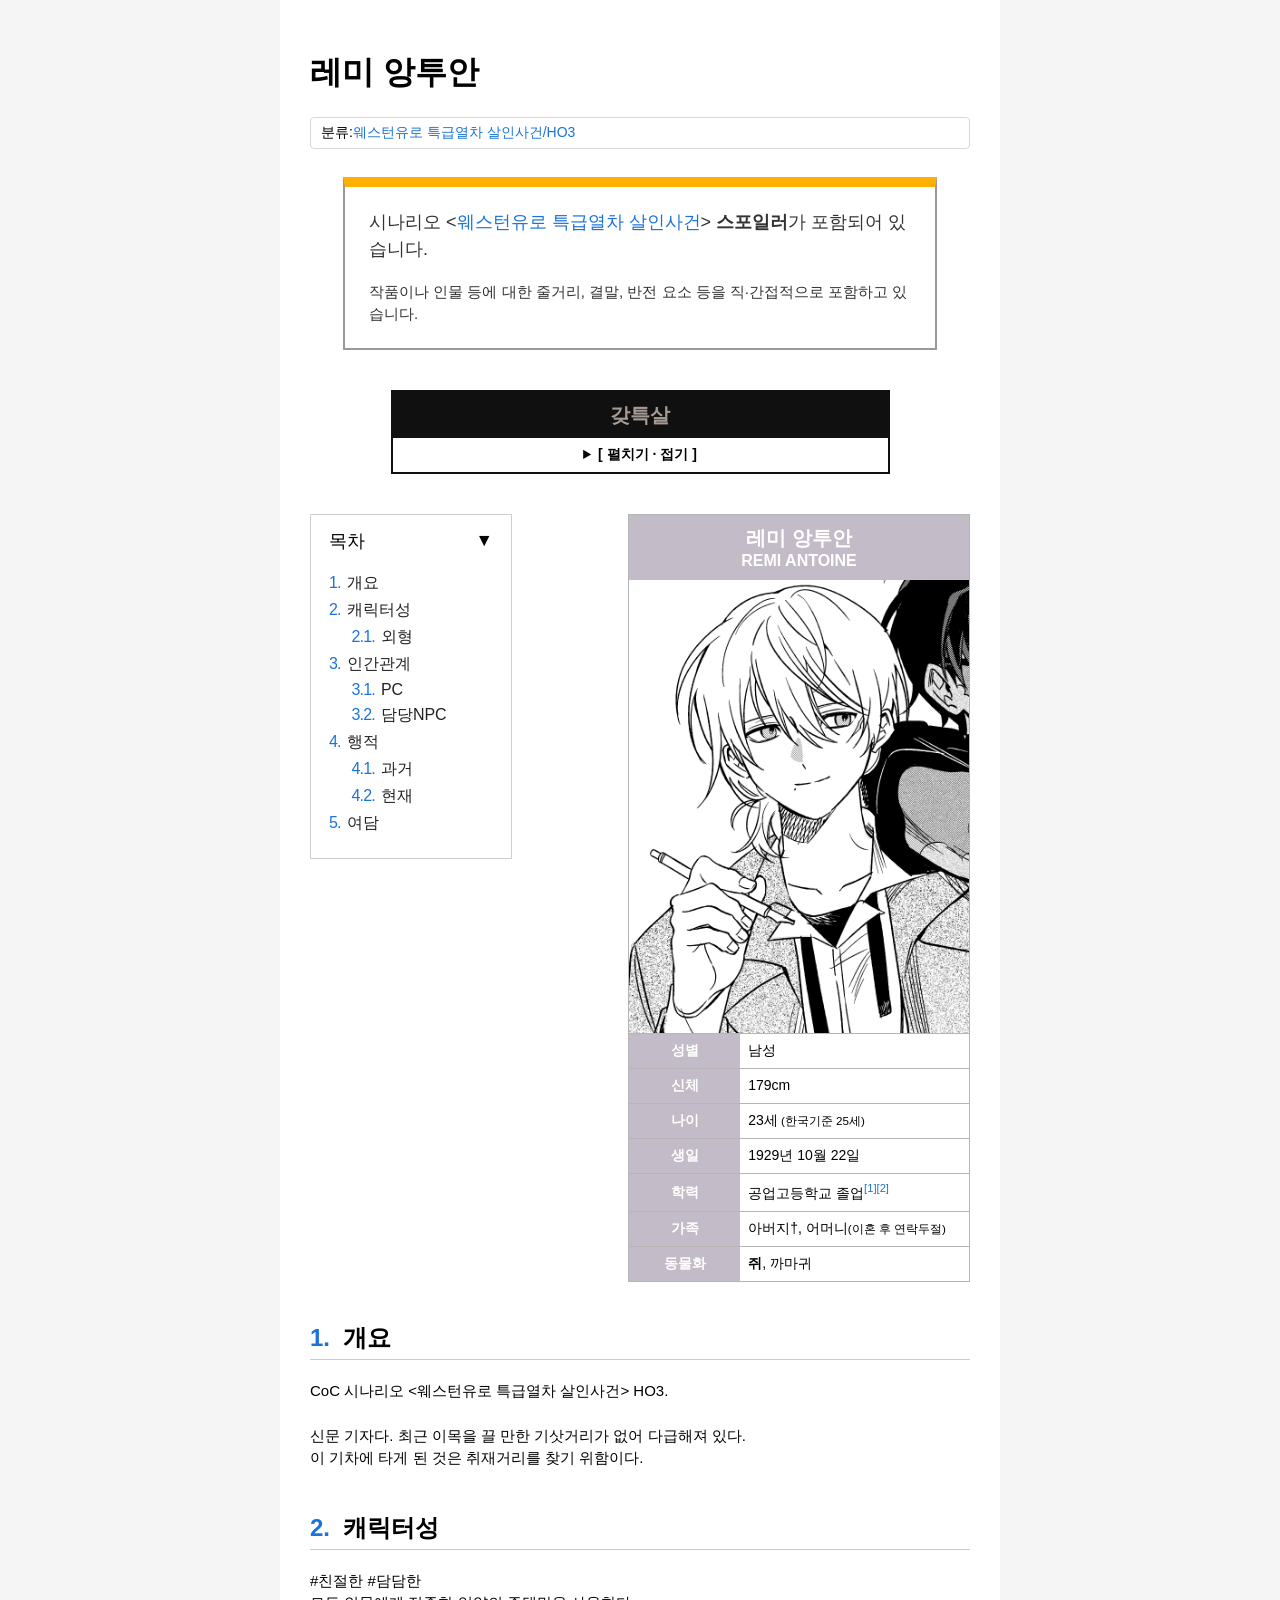
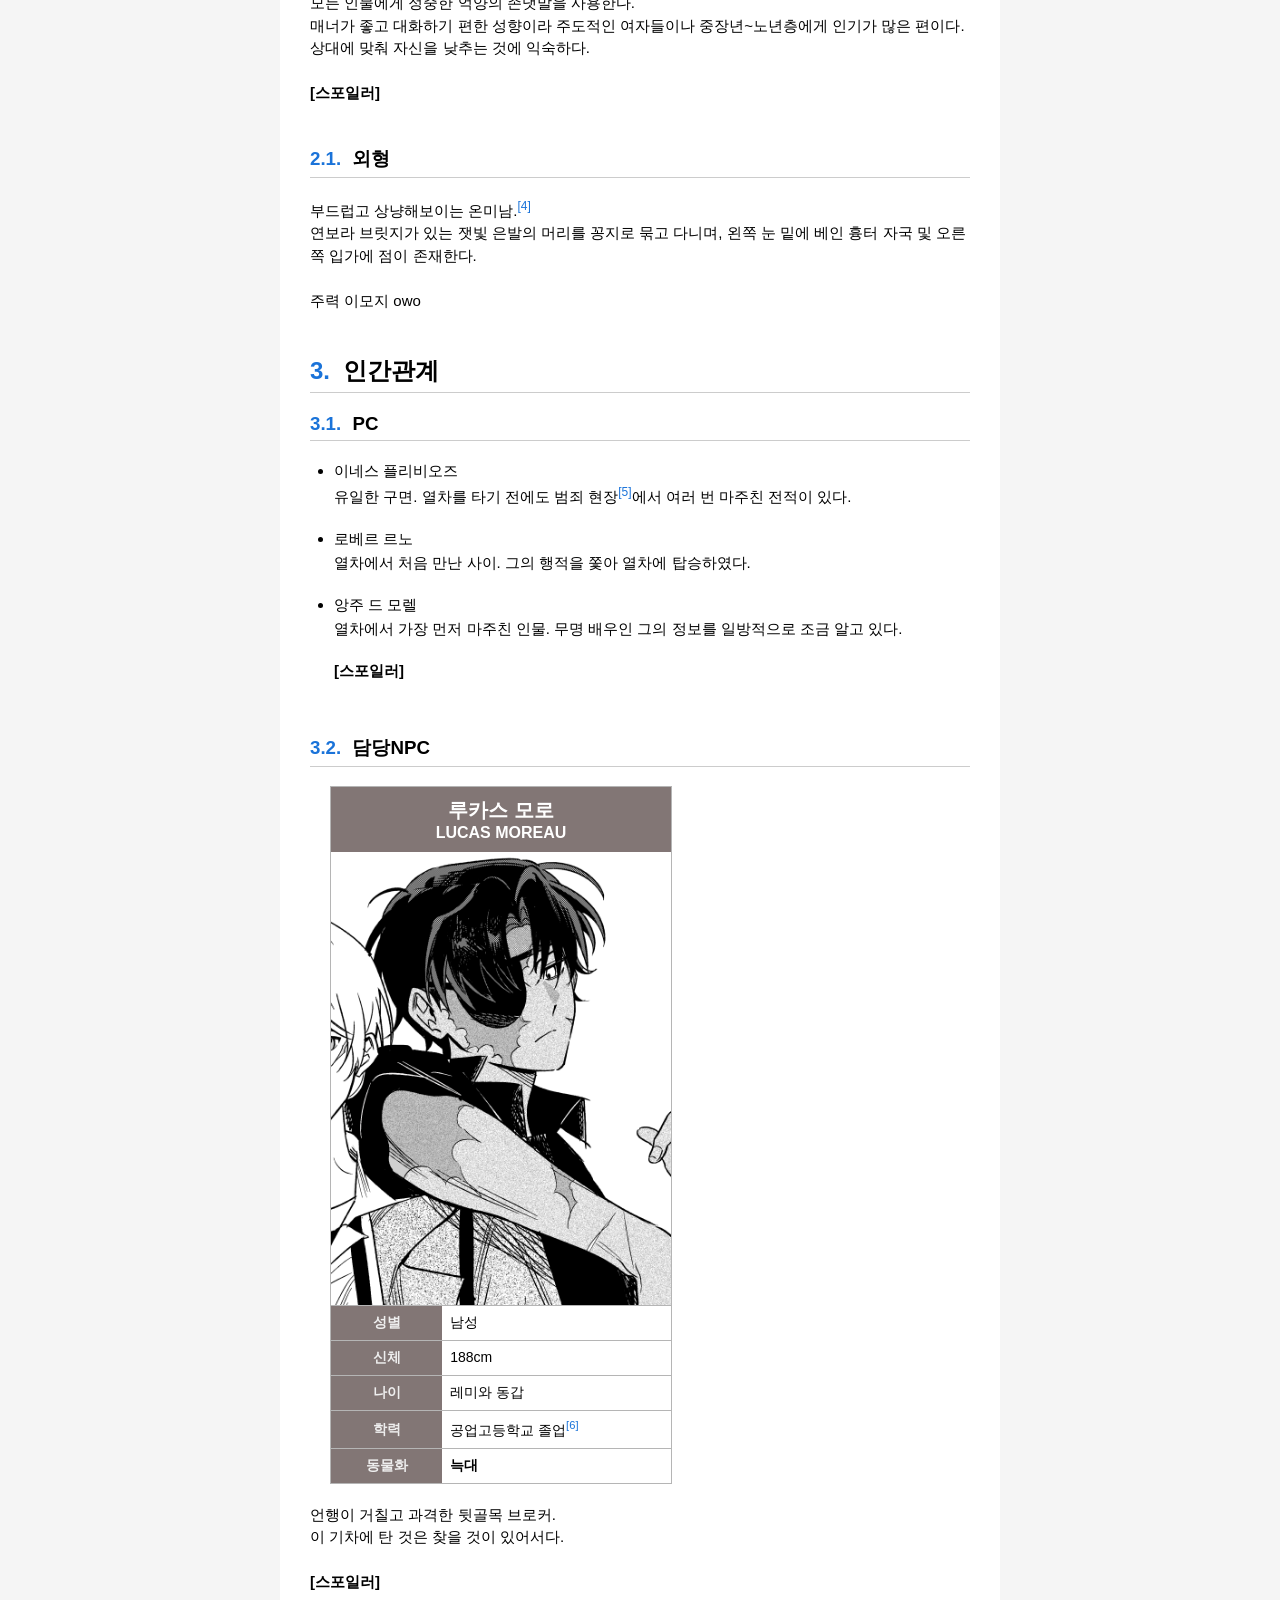
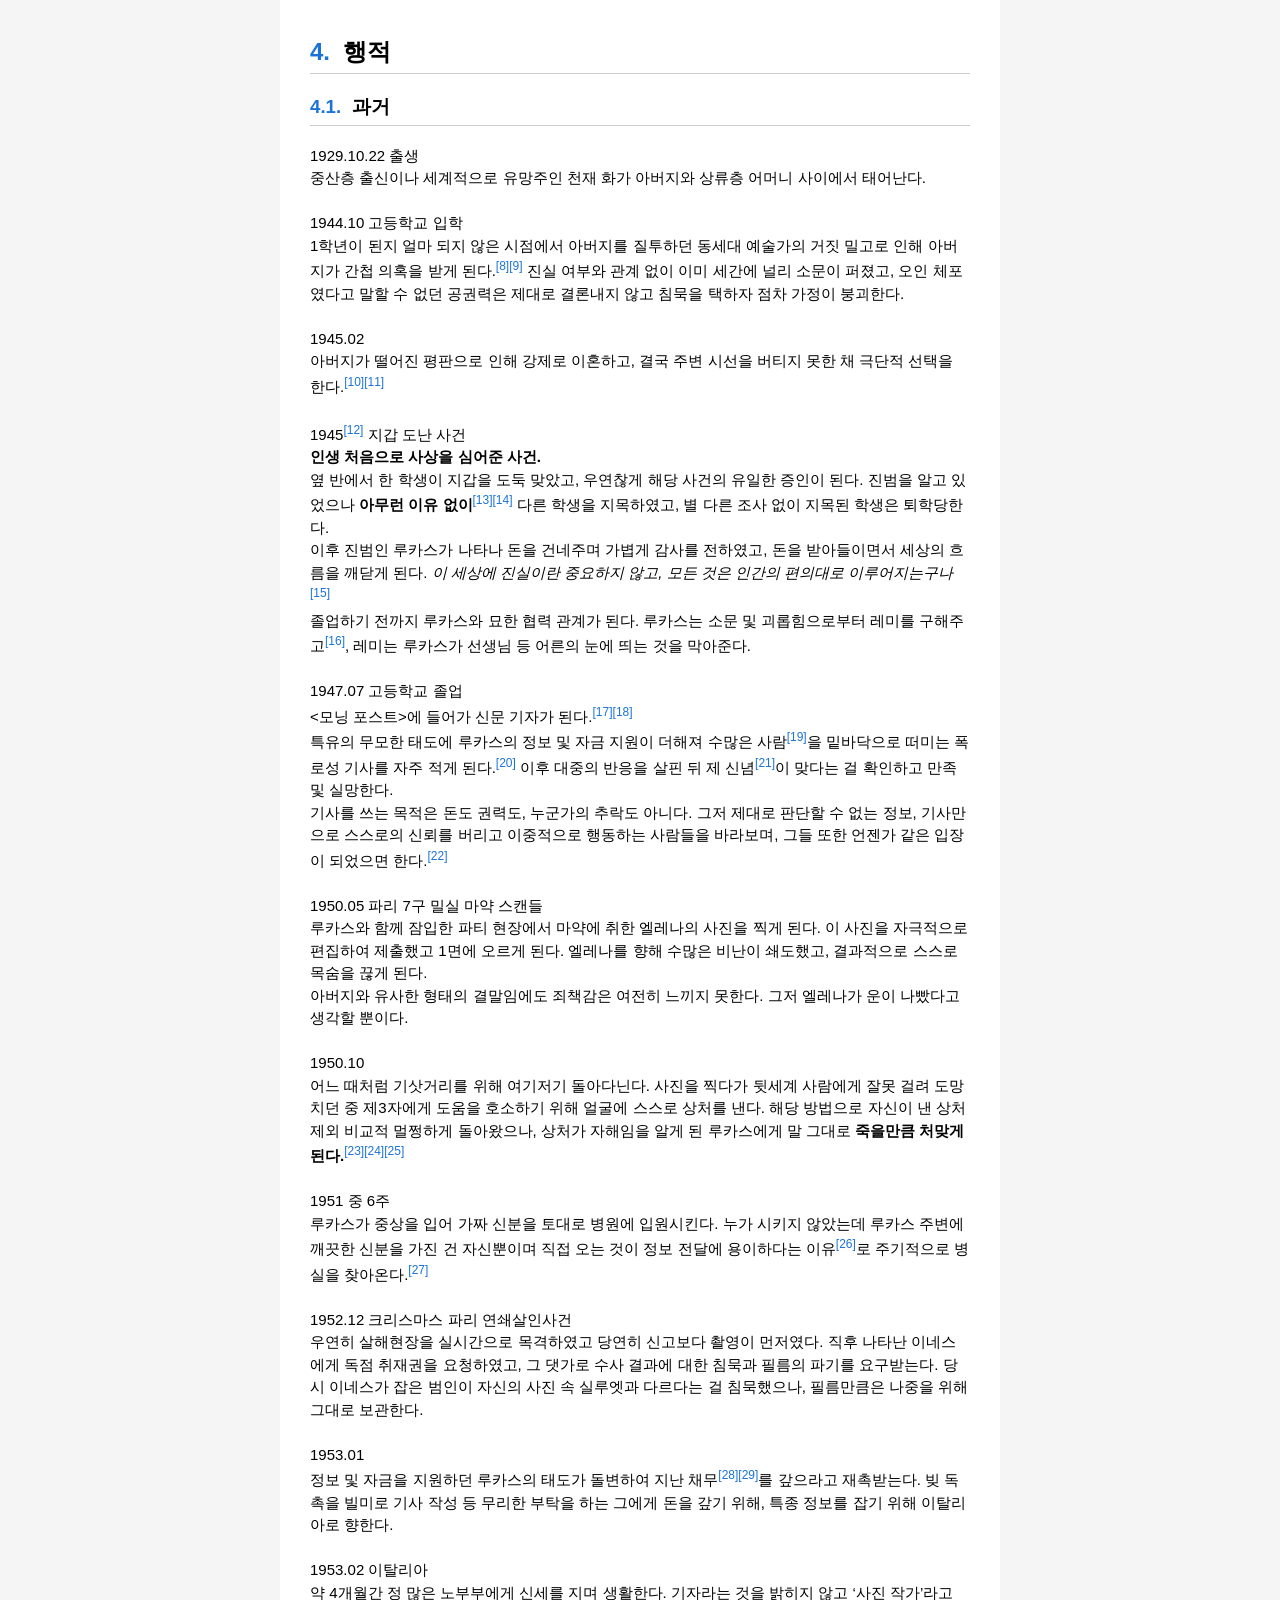
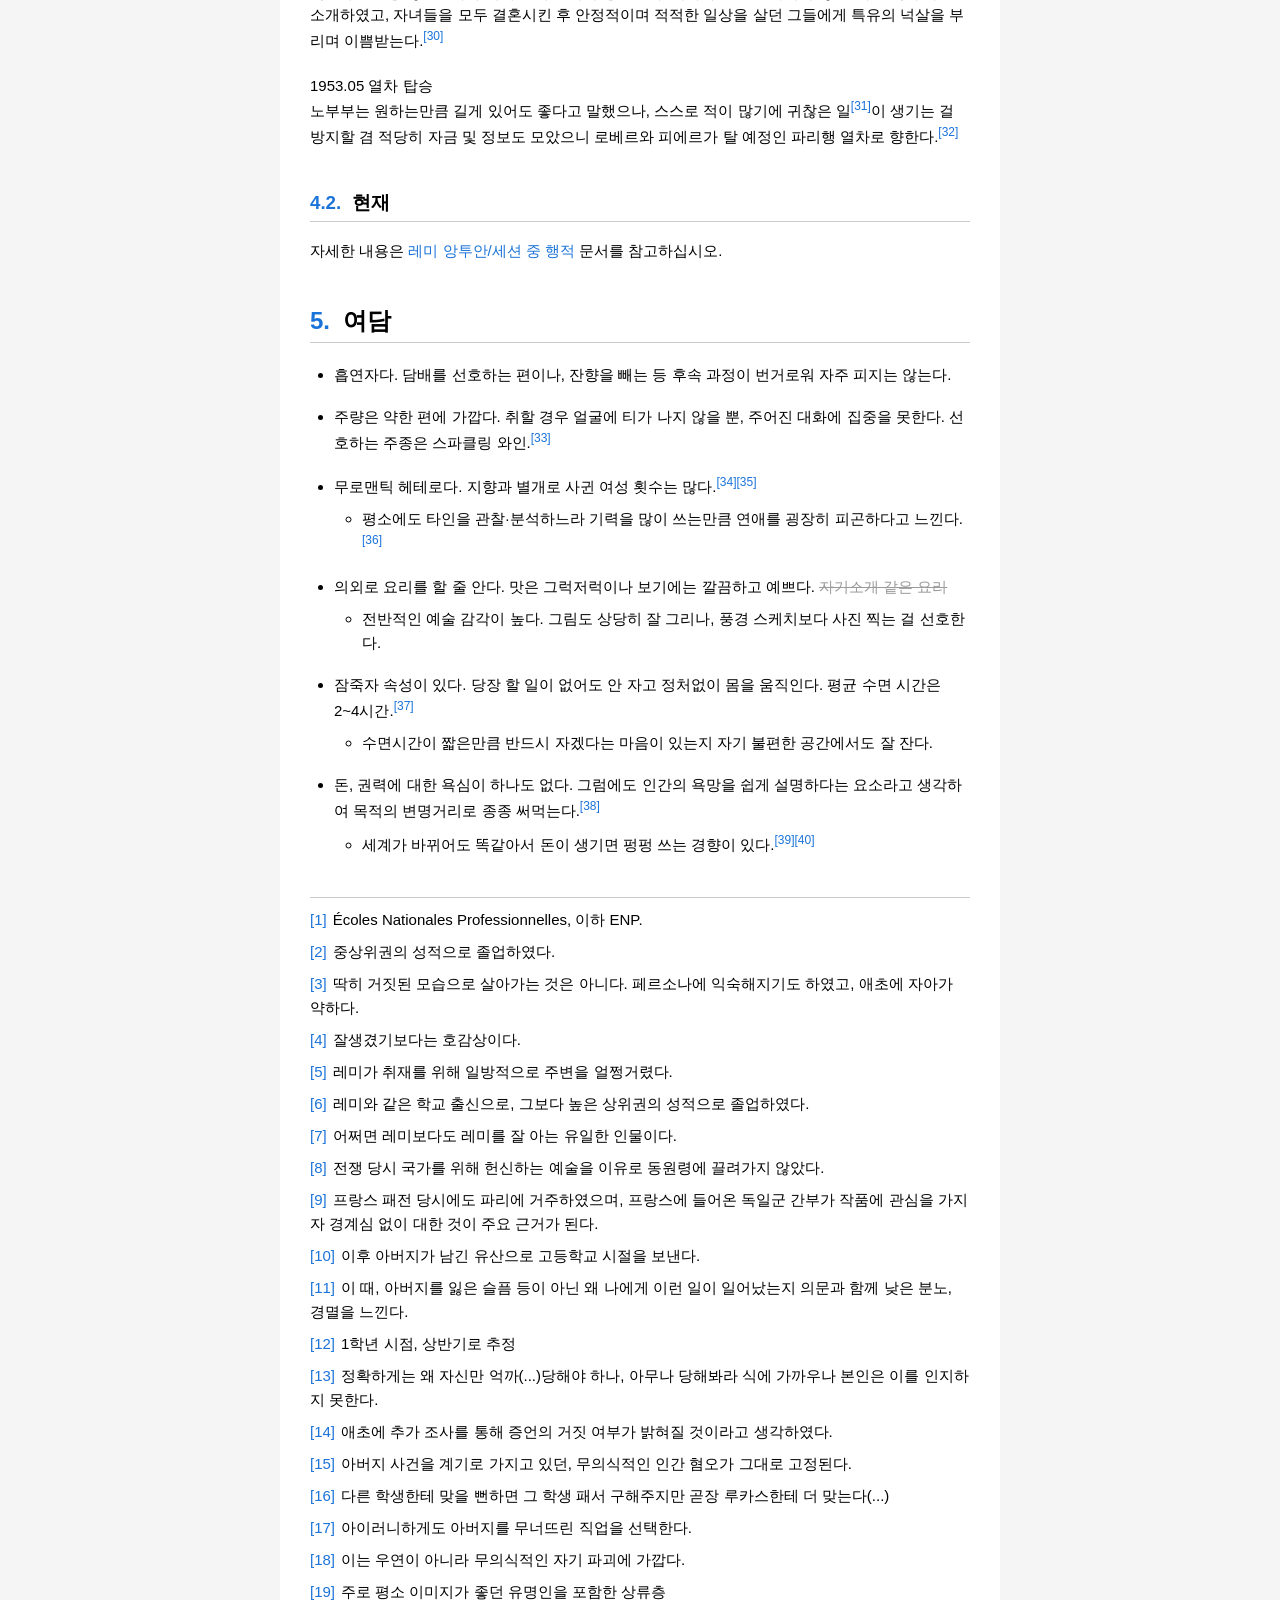
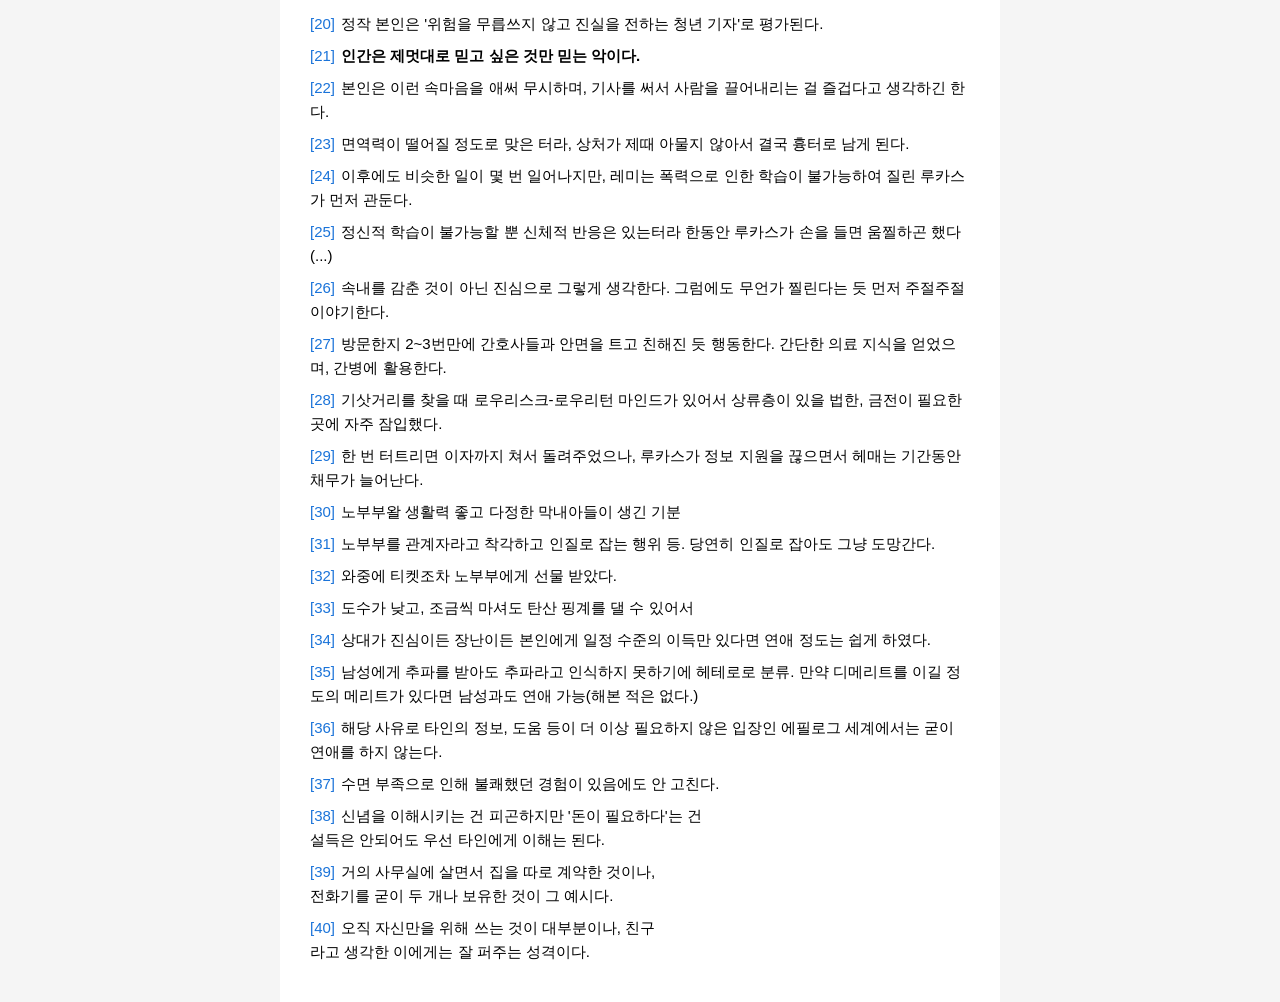
==== commit a6dbf58b: "0" ====
--- a/remi.html
+++ b/remi.html
@@ -321,7 +321,7 @@
 <li>
 무로맨틱 헤테로다. 지향과 별개로 사귄 여성 횟수는 많다.<span class="footnote" data-note="상대가 진심이든 장난이든 본인에게 일정 수준의 이득만 있다면 연애 정도는 쉽게 하였다."></span><span class="footnote" data-note="남성에게 추파를 받아도 추파라고 인식하지 못하기에 헤테로로 분류. 만약 디메리트를 이길 정도의 메리트가 있다면 남성과도 연애 가능(해본 적은 없다.)"></span>
 <ul>
-<li>평소에도 타인을 관찰·분석하느라 기력을 많이 쓰는만큼 연애를 굉장히 피곤하다고 느낀다.<span class="footnote" data-note="해당 이유로 타인의 정보, 도움 등이 더 이상 필요하지 않은 입장인 에필로그 세계에서는 굳이 연애를 하지 않는다."></span></li>
+<li>평소에도 타인을 관찰·분석하느라 기력을 많이 쓰는만큼 연애를 굉장히 피곤하다고 느낀다.<span class="footnote" data-note="해당 사유로 타인의 정보, 도움 등이 더 이상 필요하지 않은 입장인 에필로그 세계에서는 굳이 연애를 하지 않는다."></span></li>
 </ul>
 </li>
 <li>의외로 요리를 할 줄 안다. 맛은 그럭저럭이나 보기에는 깔끔하고 예쁘다. <span class='cancel_text'>자기소개 같은 요리</span>
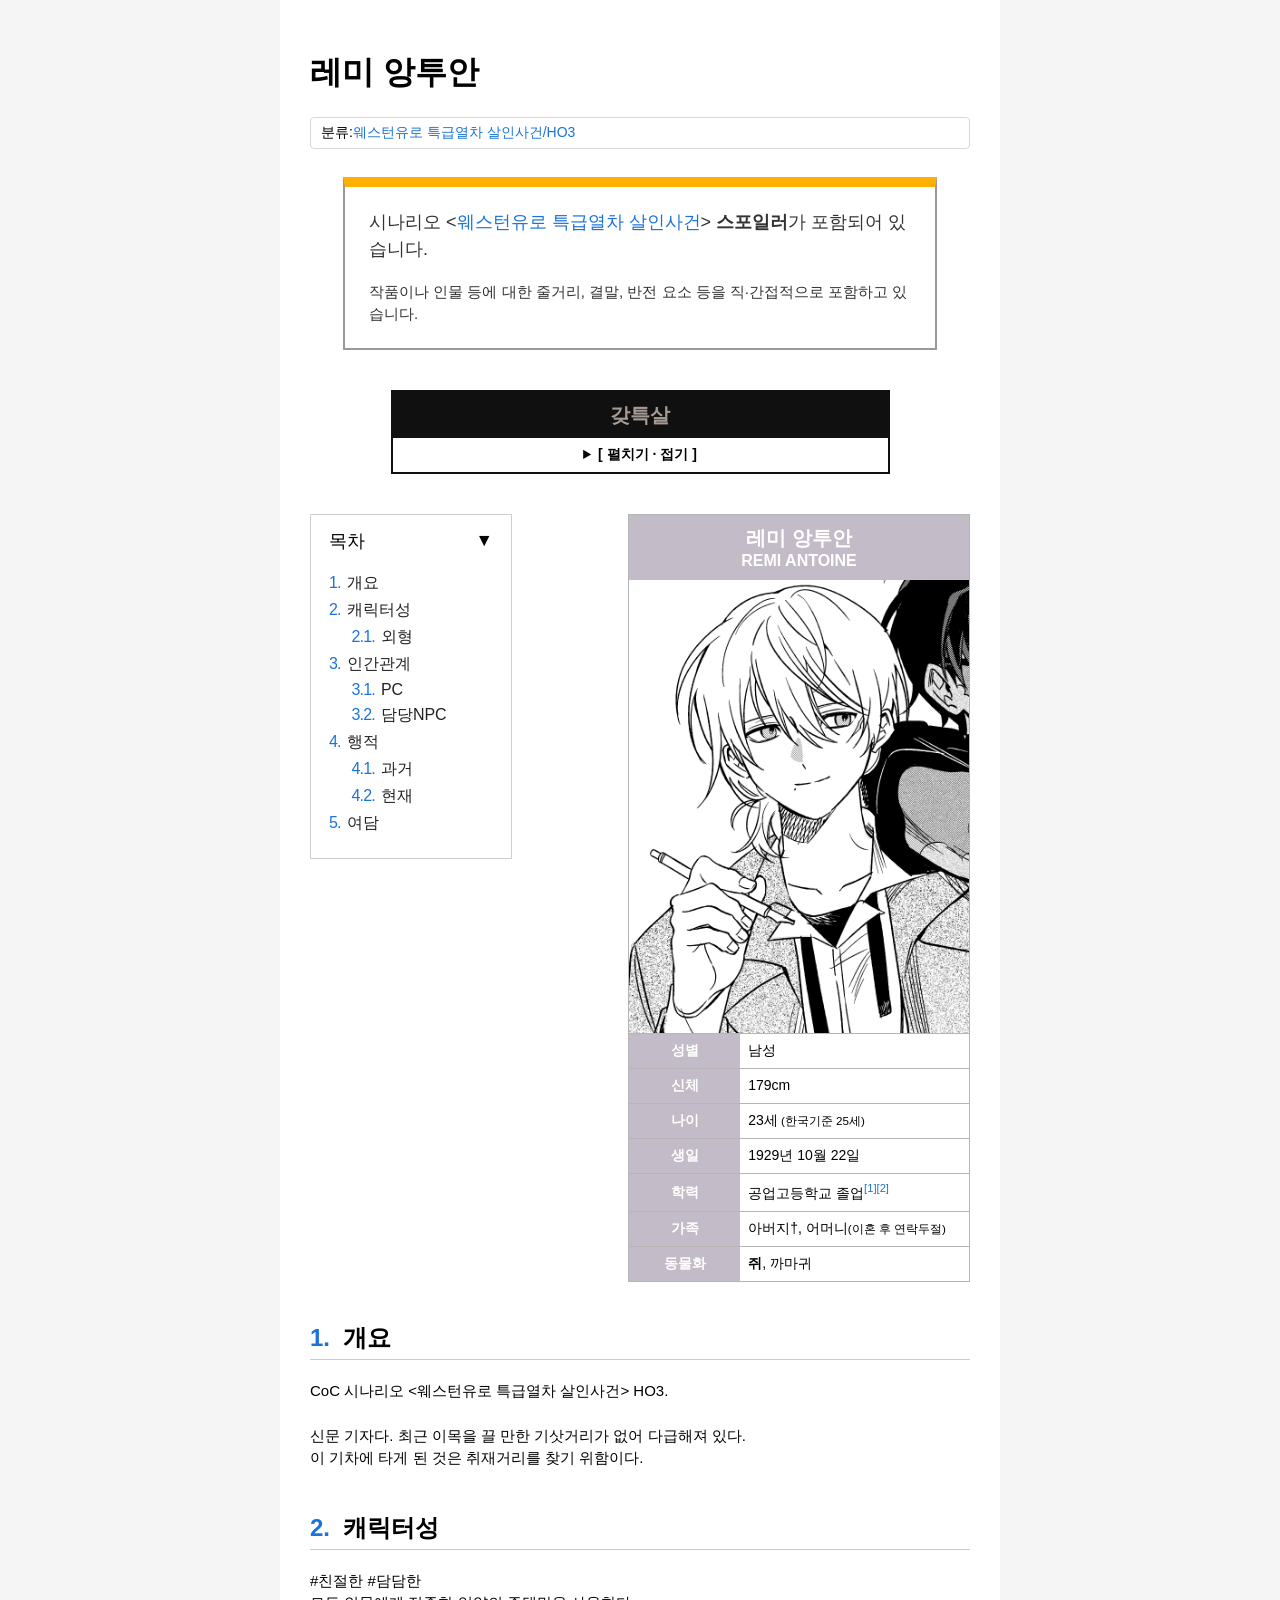
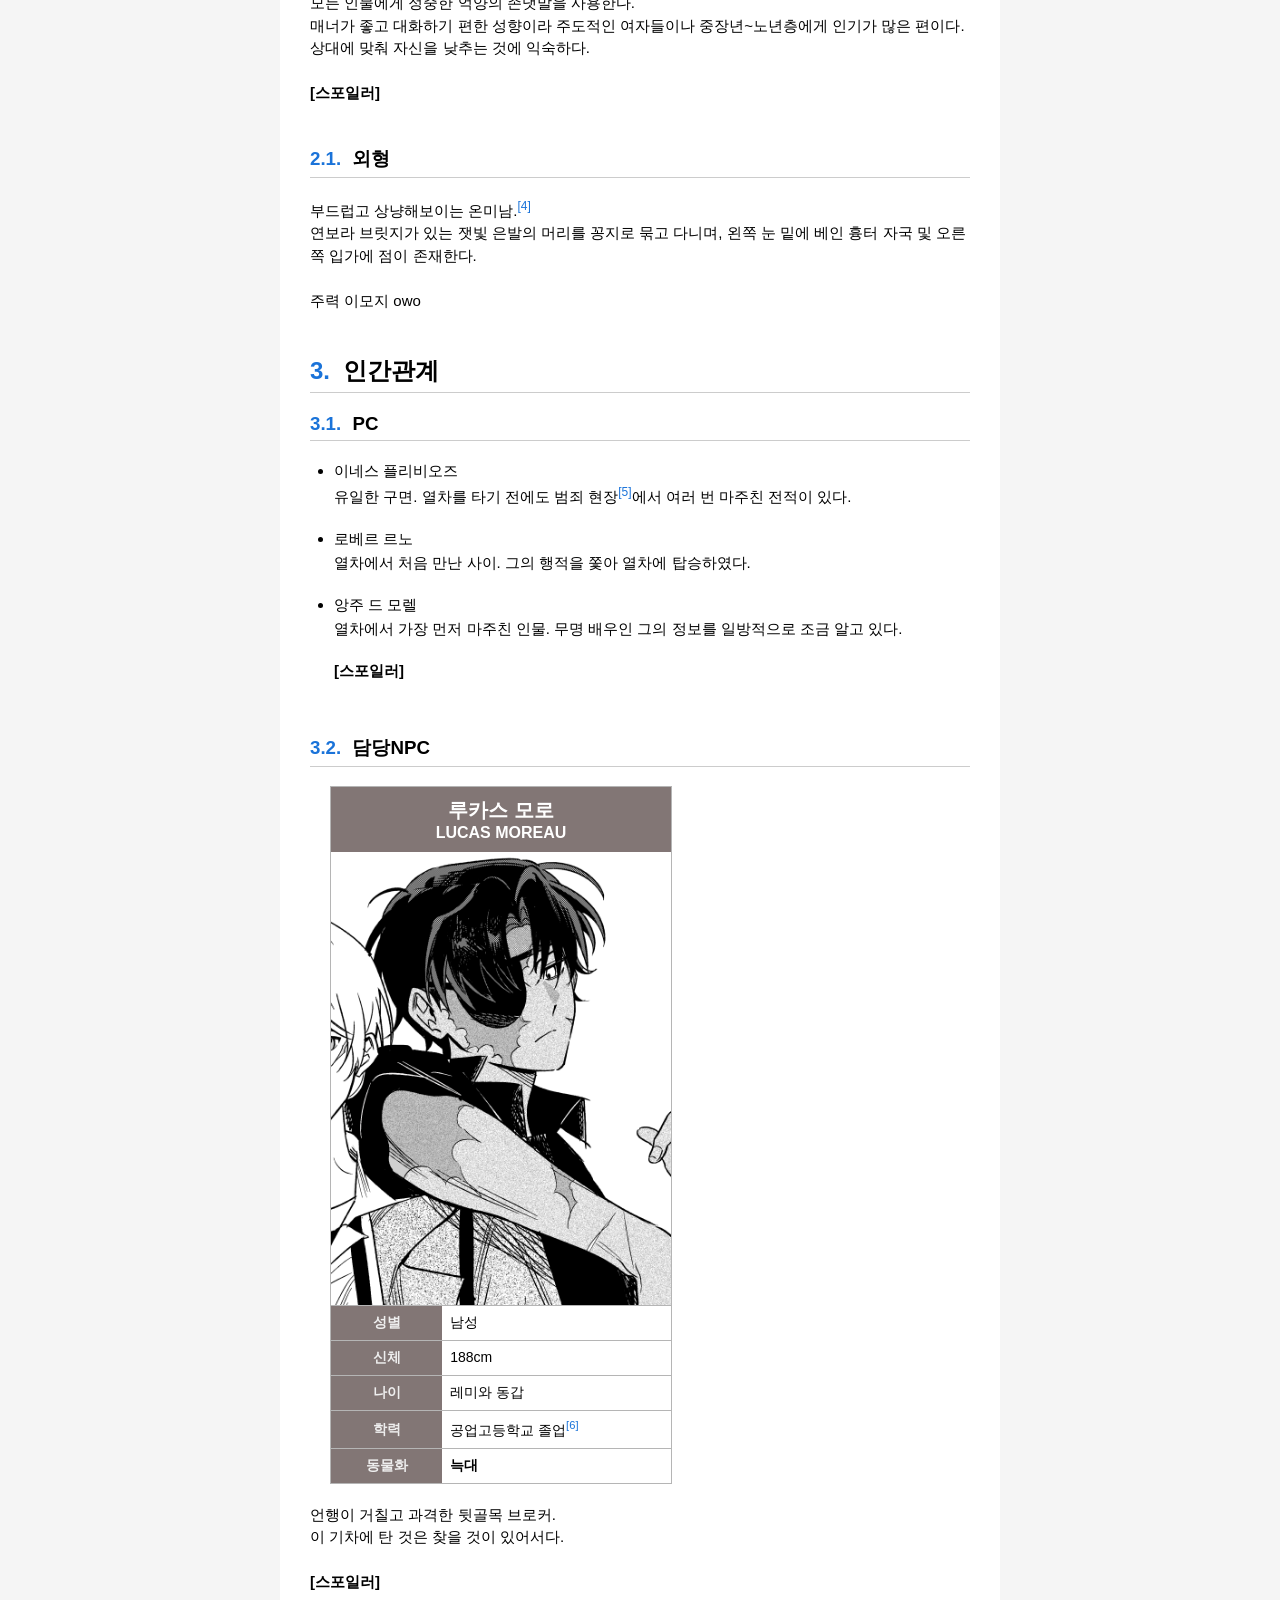
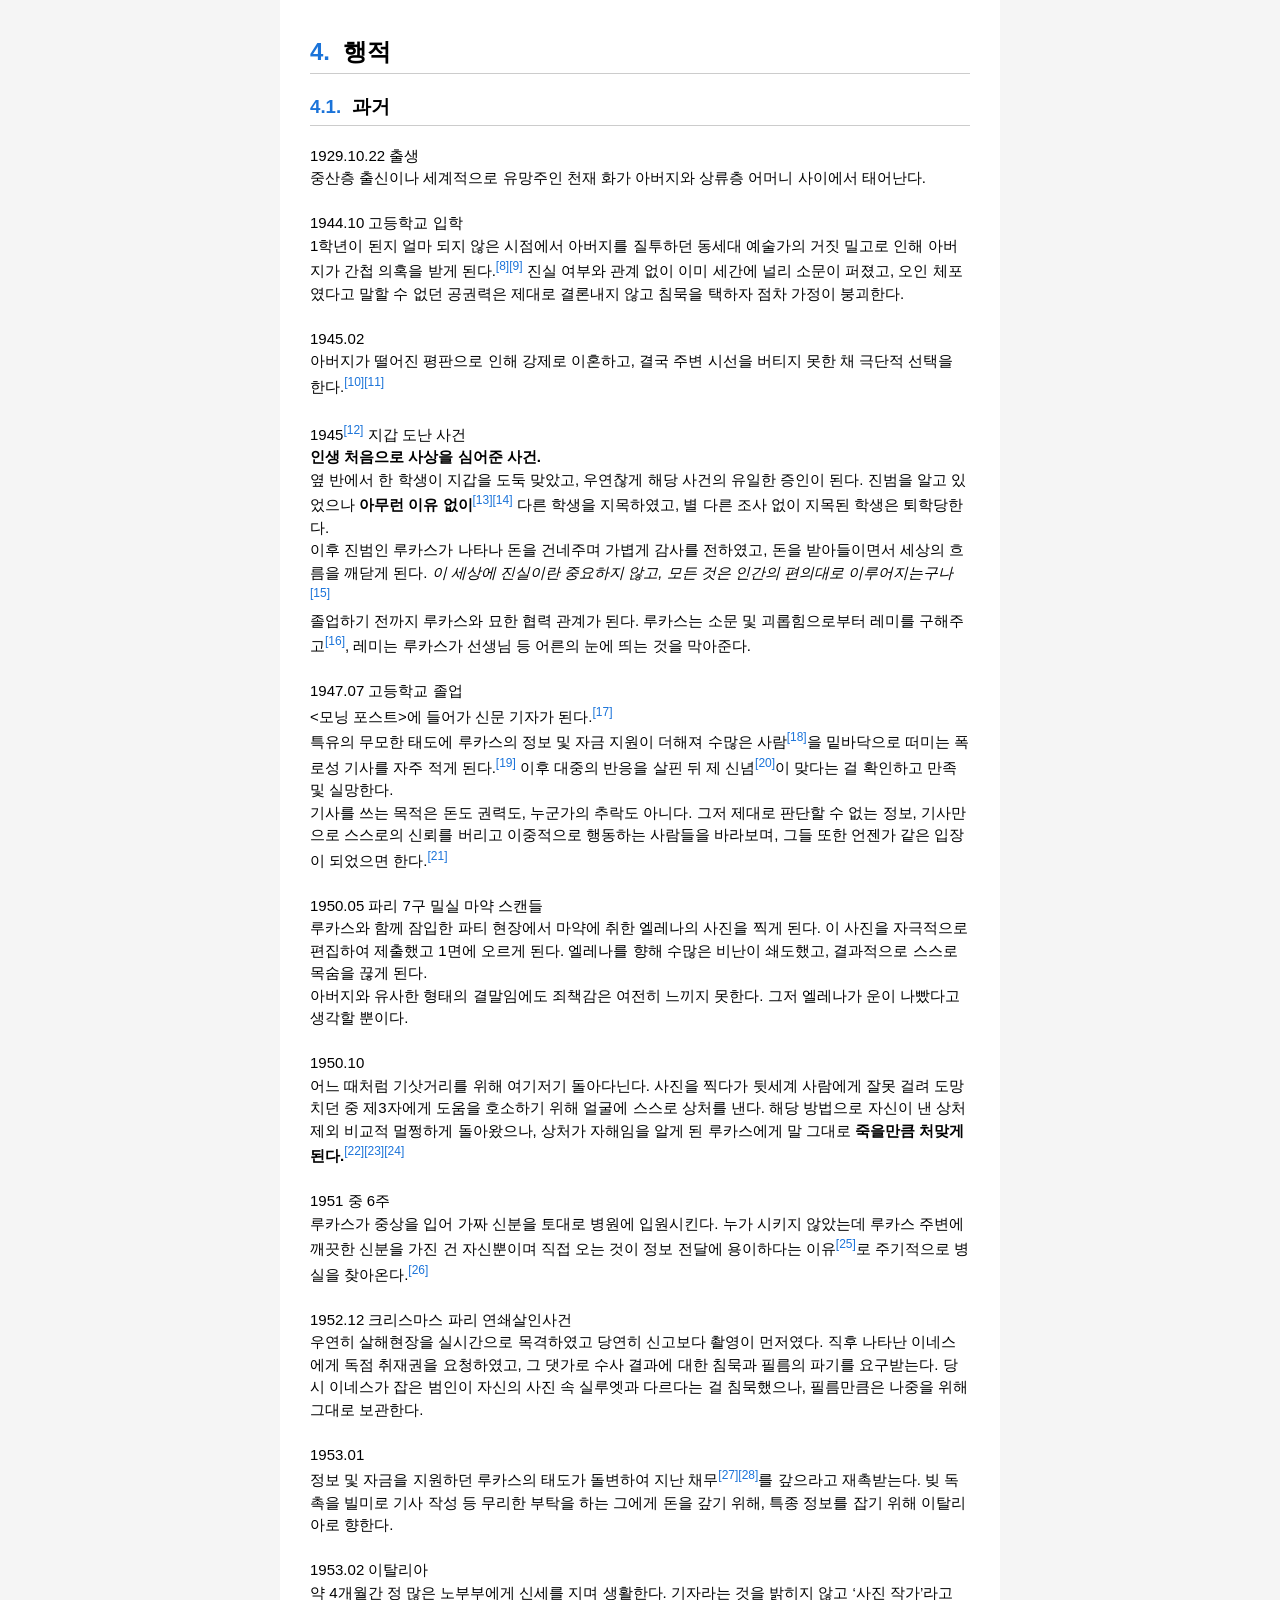
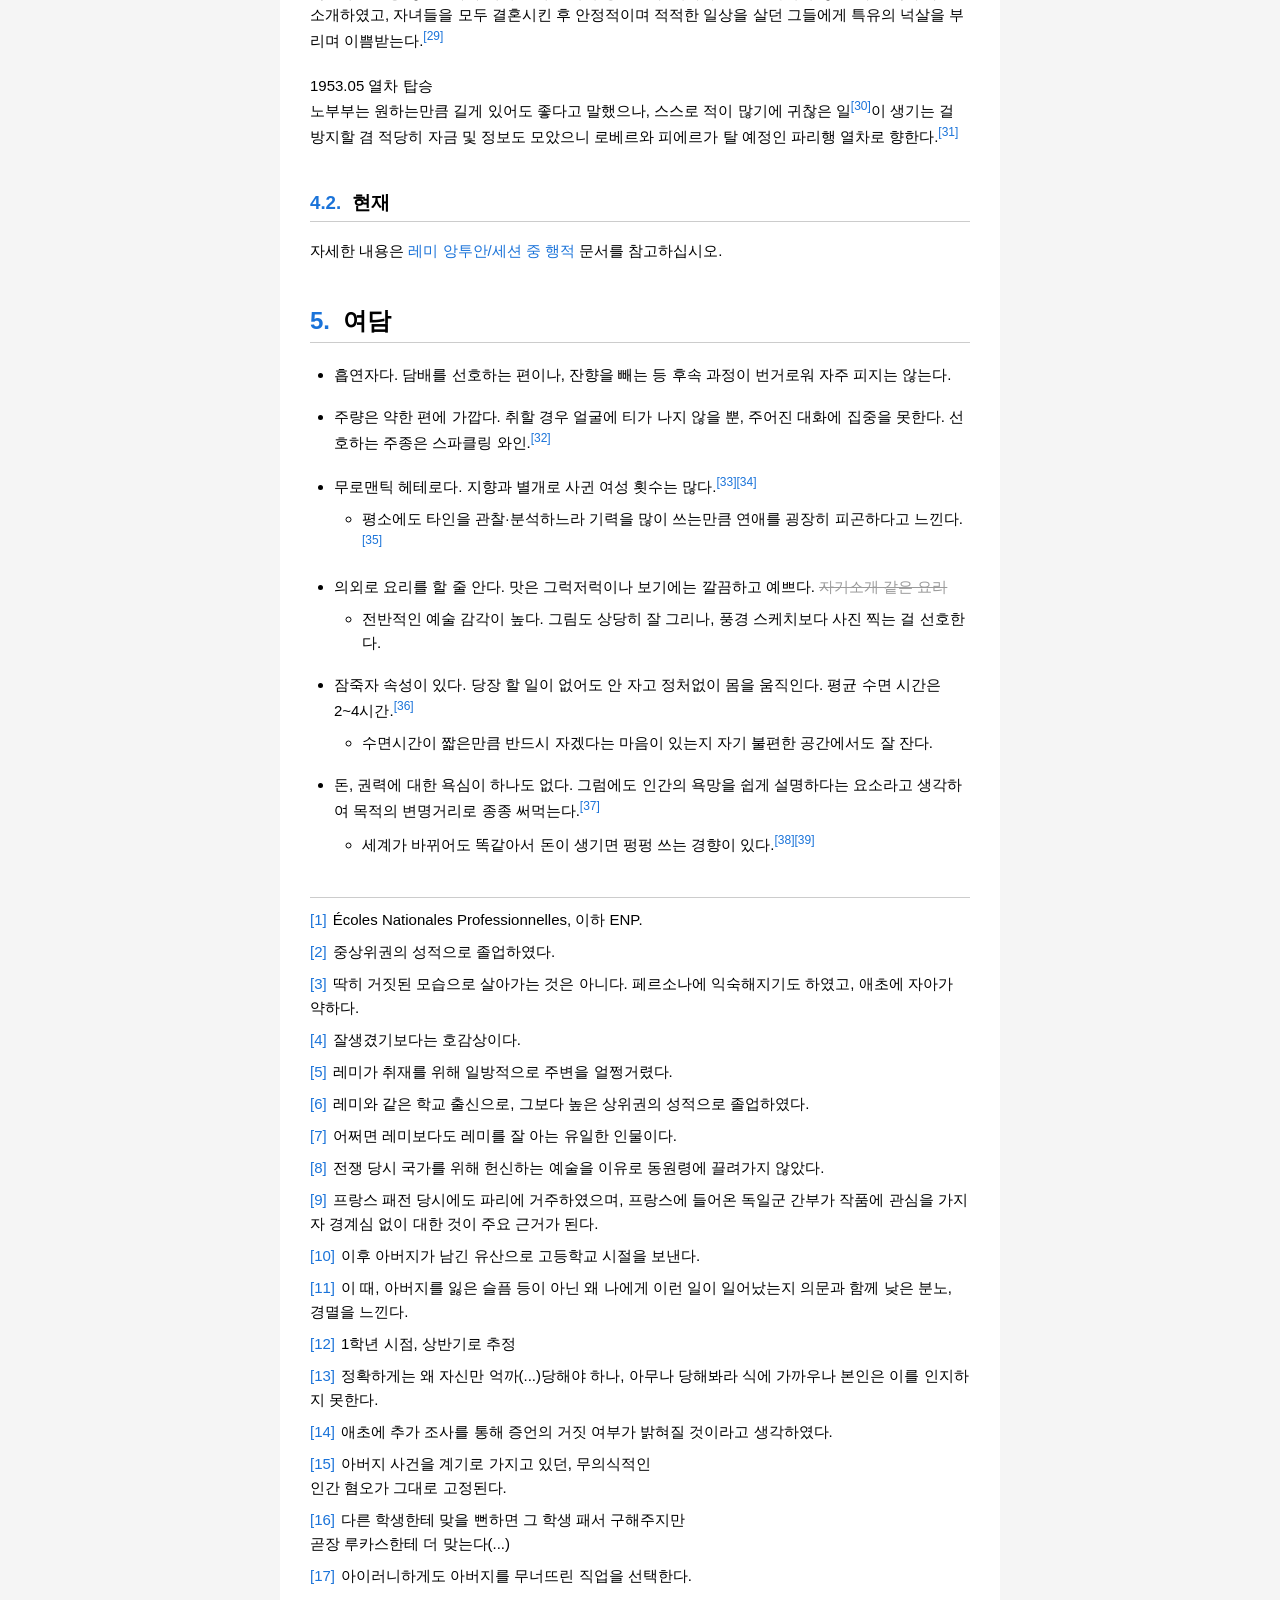
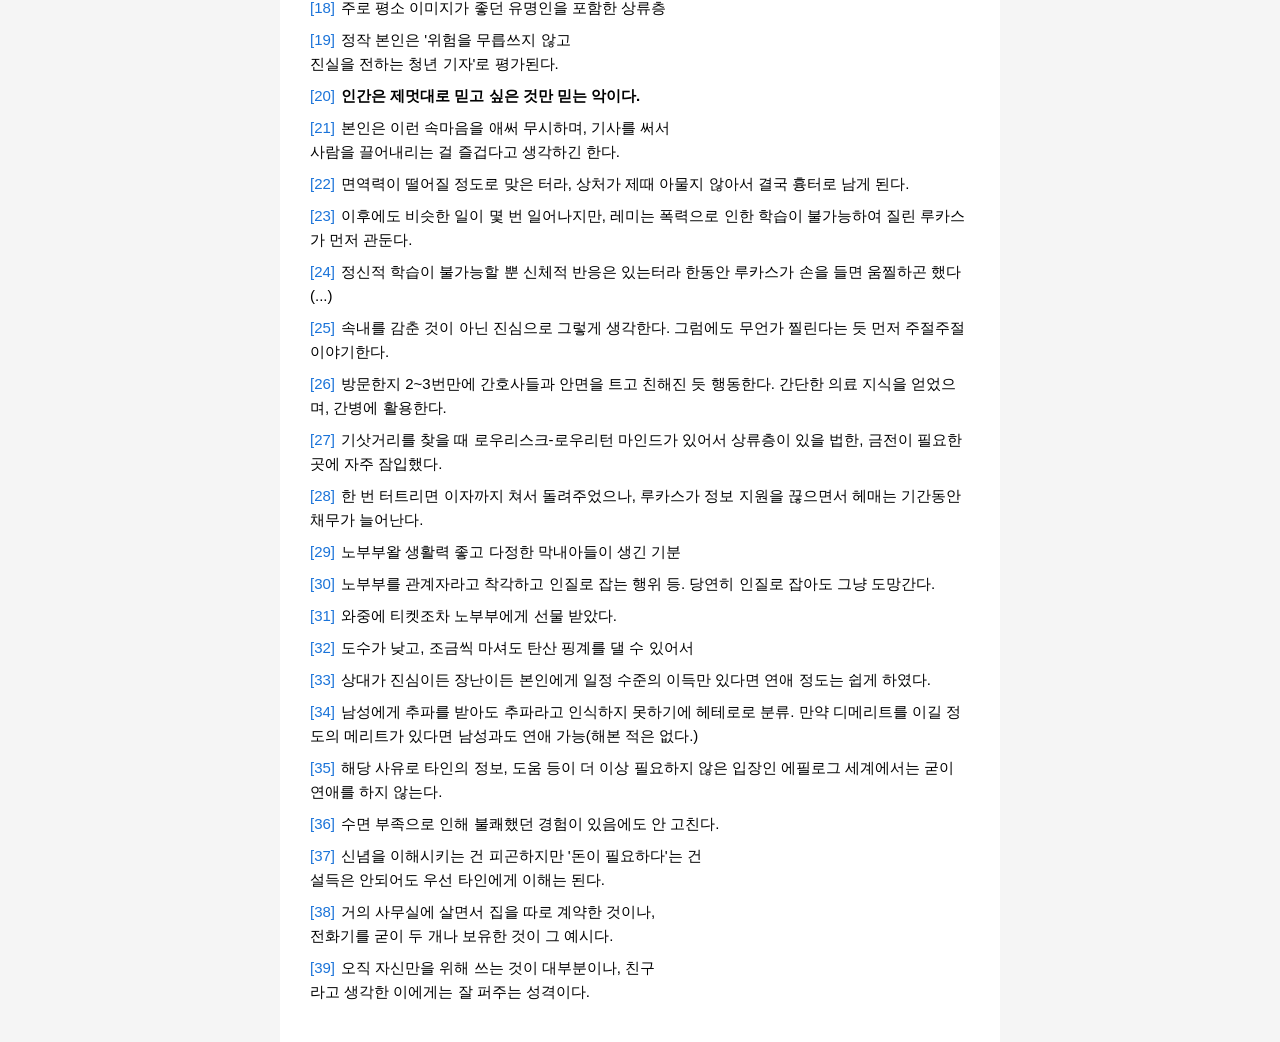
==== commit b3d2b319: "1" ====
--- a/remi.html
+++ b/remi.html
@@ -284,12 +284,12 @@
 아버지가 떨어진 평판으로 인해 강제로 이혼하고, 결국 주변 시선을 버티지 못한 채 극단적 선택을 한다.<span class="footnote" data-note="이후 아버지가 남긴 유산으로 고등학교 시절을 보낸다."></span><span class="footnote" data-note="이 때, 아버지를 잃은 슬픔 등이 아닌 왜 나에게 이런 일이 일어났는지 의문과 함께 낮은 분노, 경멸을 느낀다."></span><br><br>
 1945<span class="footnote" data-note="1학년 시점, 상반기로 추정"></span> 지갑 도난 사건<br>
 <b>인생 처음으로 사상을 심어준 사건.</b><br>옆 반에서 한 학생이 지갑을 도둑 맞았고, 우연찮게 해당 사건의 유일한 증인이 된다. 진범을 알고 있었으나 <b>아무런 이유 없이</b><span class="footnote" data-note="정확하게는 왜 자신만 억까(...)당해야 하나, 아무나 당해봐라 식에 가까우나 본인은 이를 인지하지 못한다."></span><span class="footnote" data-note="애초에 추가 조사를 통해 증언의 거짓 여부가 밝혀질 것이라고 생각하였다."></span> 다른 학생을 지목하였고, 별 다른 조사 없이 지목된 학생은 퇴학당한다.<br>
-이후 진범인 루카스가 나타나 돈을 건네주며 가볍게 감사를 전하였고, 돈을 받아들이면서 세상의 흐름을 깨닫게 된다. <i>이 세상에 진실이란 중요하지 않고, 모든 것은 인간의 편의대로 이루어지는구나</i> <span class="footnote" data-note="아버지 사건을 계기로 가지고 있던, 무의식적인 인간 혐오가 그대로 고정된다."></span><br>
-졸업하기 전까지 루카스와 묘한 협력 관계가 된다. 루카스는 소문 및 괴롭힘으로부터 레미를 구해주고<span class="footnote" data-note="다른 학생한테 맞을 뻔하면 그 학생 패서 구해주지만 곧장 루카스한테 더 맞는다(...)"></span>, 레미는 루카스가 선생님 등 어른의 눈에 띄는 것을 막아준다.<br><br>
+이후 진범인 루카스가 나타나 돈을 건네주며 가볍게 감사를 전하였고, 돈을 받아들이면서 세상의 흐름을 깨닫게 된다. <i>이 세상에 진실이란 중요하지 않고, 모든 것은 인간의 편의대로 이루어지는구나</i> <span class="footnote" data-note="아버지 사건을 계기로 가지고 있던, 무의식적인<br>인간 혐오가 그대로 고정된다."></span><br>
+졸업하기 전까지 루카스와 묘한 협력 관계가 된다. 루카스는 소문 및 괴롭힘으로부터 레미를 구해주고<span class="footnote" data-note="다른 학생한테 맞을 뻔하면 그 학생 패서 구해주지만<br>곧장 루카스한테 더 맞는다(...)"></span>, 레미는 루카스가 선생님 등 어른의 눈에 띄는 것을 막아준다.<br><br>
 1947.07 고등학교 졸업<br>
-<모닝 포스트>에 들어가 신문 기자가 된다.<span class="footnote" data-note="아이러니하게도 아버지를 무너뜨린 직업을 선택한다."></span><span class="footnote" data-note="이는 우연이 아니라 무의식적인 자기 파괴에 가깝다."></span><br>
-특유의 무모한 태도에 루카스의 정보 및 자금 지원이 더해져 수많은 사람<span class="footnote" data-note="주로 평소 이미지가 좋던 유명인을 포함한 상류층"></span>을 밑바닥으로 떠미는 폭로성 기사를 자주 적게 된다.<span class="footnote" data-note="정작 본인은 '위험을 무릅쓰지 않고 진실을 전하는 청년 기자'로 평가된다."></span> 이후 대중의 반응을 살핀 뒤 제 신념<span class="footnote" data-note="<b>인간은 제멋대로 믿고 싶은 것만 믿는 악이다.</b>"></span>이 맞다는 걸 확인하고 만족 및 실망한다.<br>
-기사를 쓰는 목적은 돈도 권력도, 누군가의 추락도 아니다. 그저 제대로 판단할 수 없는 정보, 기사만으로 스스로의 신뢰를 버리고 이중적으로 행동하는 사람들을 바라보며, 그들 또한 언젠가 같은 입장이 되었으면 한다.<span class="footnote" data-note="본인은 이런 속마음을 애써 무시하며, 기사를 써서 사람을 끌어내리는 걸 즐겁다고 생각하긴 한다."></span><br><br>
+<모닝 포스트>에 들어가 신문 기자가 된다.<span class="footnote" data-note="아이러니하게도 아버지를 무너뜨린 직업을 선택한다."></span><br>
+특유의 무모한 태도에 루카스의 정보 및 자금 지원이 더해져 수많은 사람<span class="footnote" data-note="주로 평소 이미지가 좋던 유명인을 포함한 상류층"></span>을 밑바닥으로 떠미는 폭로성 기사를 자주 적게 된다.<span class="footnote" data-note="정작 본인은 '위험을 무릅쓰지 않고<br>진실을 전하는 청년 기자'로 평가된다."></span> 이후 대중의 반응을 살핀 뒤 제 신념<span class="footnote" data-note="<b>인간은 제멋대로 믿고 싶은 것만 믿는 악이다.</b>"></span>이 맞다는 걸 확인하고 만족 및 실망한다.<br>
+기사를 쓰는 목적은 돈도 권력도, 누군가의 추락도 아니다. 그저 제대로 판단할 수 없는 정보, 기사만으로 스스로의 신뢰를 버리고 이중적으로 행동하는 사람들을 바라보며, 그들 또한 언젠가 같은 입장이 되었으면 한다.<span class="footnote" data-note="본인은 이런 속마음을 애써 무시하며, 기사를 써서<br>사람을 끌어내리는 걸 즐겁다고 생각하긴 한다."></span><br><br>
 1950.05 파리 7구 밀실 마약 스캔들<br>
 루카스와 함께 잠입한 파티 현장에서 마약에 취한 엘레나의 사진을 찍게 된다. 이 사진을 자극적으로 편집하여 제출했고 1면에 오르게 된다. 엘레나를 향해 수많은 비난이 쇄도했고, 결과적으로 스스로 목숨을 끊게 된다.<br>
 아버지와 유사한 형태의 결말임에도 죄책감은 여전히 느끼지 못한다. 그저 엘레나가 운이 나빴다고 생각할 뿐이다.<br><br>
